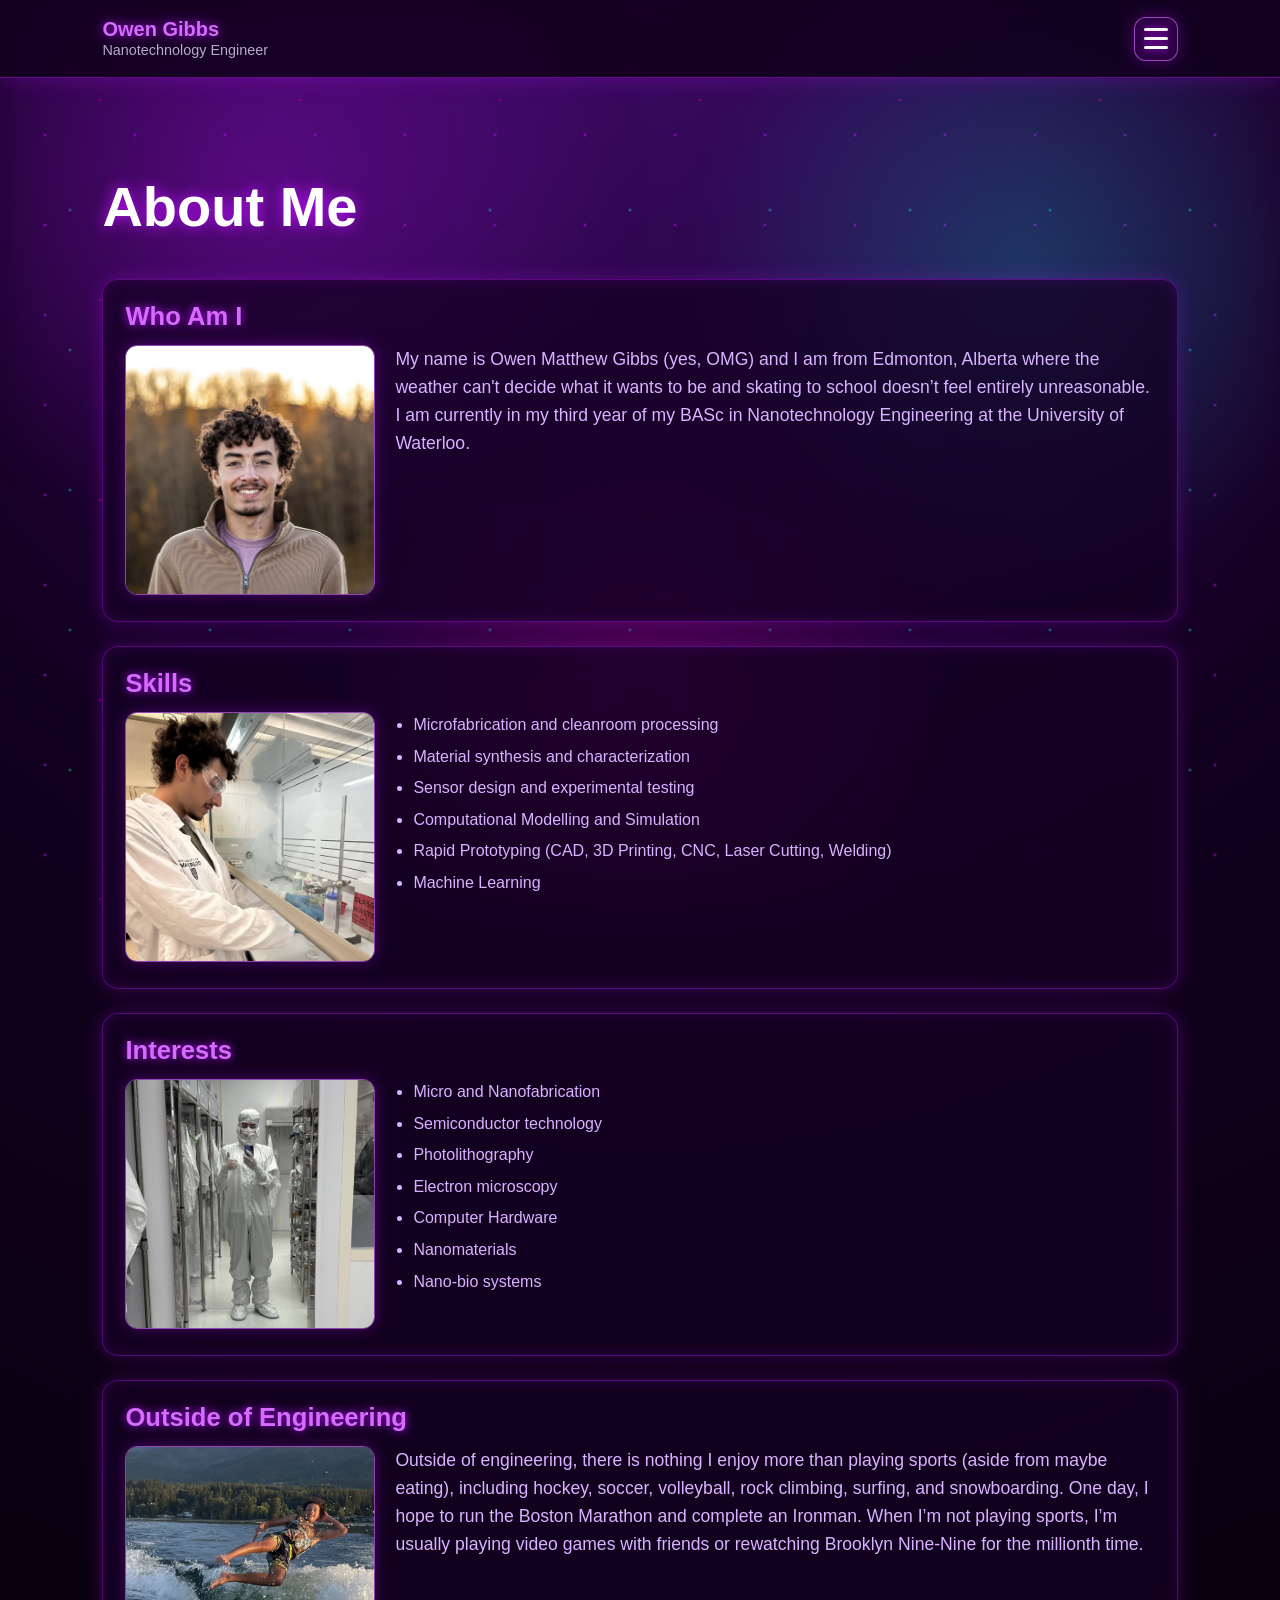
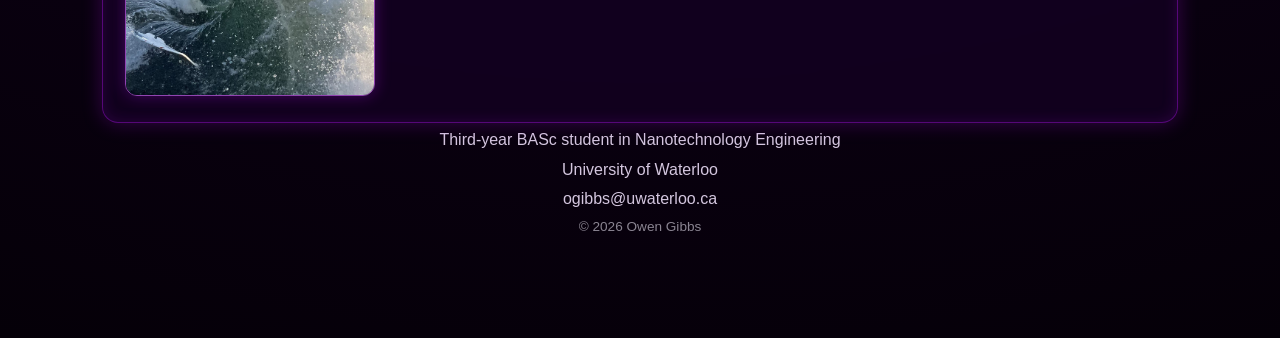
==== about.html @ 94ba099a "Add files via upload" ====
<!DOCTYPE html>
<html lang="en">
<head>
  <meta charset="UTF-8" />
  <meta name="viewport" content="width=device-width, initial-scale=1.0"/>
  <title>About Me</title>
  <link rel="stylesheet" href="styles.css" />
</head>
<body>

<header>
  <nav class="navbar">
    <div class="logo">
      <div class="name">Owen Gibbs</div>
      <div class="title">Nanotechnology Engineer</div>
    </div>

    <button class="menu-toggle" id="menuToggle">
      <span></span>
      <span></span>
      <span></span>
    </button>

    <ul class="nav-links" id="navLinks">
      <li><a href="index.html">Home</a></li>
      <li><a href="about.html">About Me</a></li>
      <li><a href="projects-research.html">Projects/Research</a></li>
      <li><a href="publications-posters.html">Publications/Posters</a></li>
      <li><a href="experiences.html">Experiences</a></li>
      <li><a href="media-articles.html">Media/Articles</a></li>
      <li><a href="awards.html">Awards</a></li>
      <li><a href="education.html">Education</a></li>
      <li><a href="contact.html">Contact</a></li>
    </ul>
  </nav>
</header>

<main class="page">

  <h1 class="page-title">About Me</h1>

  <section class="about-container">

    <!-- Overview -->
    <div class="about-card">
      <div class="about-header">
        <h2 class="about-title">Who Am I</h2>
      </div>

      <div class="about-content">
        <div class="about-image">
          <img src="images/whoami.jpg">
        </div>

        <p class="about-text">
          My name is Owen Matthew Gibbs (yes, OMG) and I am from Edmonton, Alberta where the weather can't decide what it wants to be and skating to school doesn’t feel entirely unreasonable. I am currently in my third year of my BASc in Nanotechnology Engineering at the University of Waterloo.
        </p>
      </div>
    </div>

    <!-- Skills -->
    <div class="about-card">
      <div class="about-header">
        <h2 class="about-title">Skills</h2>
      </div>

      <div class="about-content">
        <div class="about-image">
          <img src="images/Skills.jpg">
        </div>

        <ul class="about-list">
          <li>Microfabrication and cleanroom processing</li>
          <li>Material synthesis and characterization</li>
          <li>Sensor design and experimental testing</li>
          <li>Computational Modelling and Simulation</li>
          <li>Rapid Prototyping (CAD, 3D Printing, CNC, Laser Cutting, Welding)</li>
          <li>Machine Learning</li>
        </ul>
      </div>
    </div>

    <!-- Interests -->
    <div class="about-card">
      <div class="about-header">
        <h2 class="about-title">Interests</h2>
      </div>

      <div class="about-content">
        <div class="about-image">
          <img src="images/interests.jpg">
        </div>

        <ul class="about-list">
          <li>Micro and Nanofabrication</li>
          <li>Semiconductor technology</li>
          <li>Photolithography</li>
          <li>Electron microscopy</li>
          <li>Computer Hardware</li>
          <li>Nanomaterials</li>
          <li>Nano-bio systems</li>
        </ul>
      </div>
    </div>

    <!-- Outside -->
    <div class="about-card">
      <div class="about-header">
        <h2 class="about-title">Outside of Engineering</h2>
      </div>

      <div class="about-content">
        <div class="about-image">
          <img src="images/outsideeng.jpg">
        </div>

        <p class="about-text">
          Outside of engineering, there is nothing I enjoy more than playing sports (aside from maybe eating), including hockey, soccer, volleyball, rock climbing, surfing, and snowboarding. One day, I hope to run the Boston Marathon and complete an Ironman. When I’m not playing sports, I’m usually playing video games with friends or rewatching Brooklyn Nine-Nine for the millionth time. 
        </p>
      </div>
    </div>

  </section>

  <!-- Bottom info -->
  <section class="info">
    <p>Third-year BASc student in Nanotechnology Engineering</p>
    <p>University of Waterloo</p>
    <p>ogibbs@uwaterloo.ca</p>
    <p class="copyright">© 2026 Owen Gibbs</p>
  </section>

</main>

<script src="script.js"></script>
</body>
</html>
---- styles.css ----
* {
  margin: 0;
  padding: 0;
  box-sizing: border-box;
}

:root {
  --bg-deep: #050008;
  --bg-purple: #12001f;
  --purple: #bc13fe;
  --purple-soft: #d66bff;
  --cyan: #00ffff;
  --text: #f5f0ff;
  --muted: #b9a8c9;
  --glass: rgba(18, 0, 31, 0.9);
  --glass-strong: rgba(18, 0, 31, 0.96);
  --border: rgba(214, 107, 255, 0.65);
}

html {
  min-height: 100%;
  scroll-behavior: smooth;
}

body {
  min-height: 100%;
  font-family: Arial, sans-serif;
  color: var(--text);
  background: radial-gradient(circle at top, #3b0a63, var(--bg-purple) 45%, var(--bg-deep) 100%);
  overflow-x: hidden;
  padding-top: 78px;
}

/* Animated Background */
body::before,
body::after {
  content: "";
  position: fixed;
  inset: 0;
  pointer-events: none;
  z-index: -2;
}

body::before {
  background:
    radial-gradient(circle, rgba(188, 19, 254, 0.9) 1px, transparent 2px),
    radial-gradient(circle, rgba(0, 255, 255, 0.65) 1px, transparent 2px),
    radial-gradient(circle, rgba(255, 0, 180, 0.55) 1px, transparent 2px);
  background-size: 90px 90px, 140px 140px, 200px 200px;
  animation: particlesMove 18s linear infinite;
  opacity: 0.5;
}

body::after {
  background:
    radial-gradient(circle at 20% 20%, rgba(188, 19, 254, 0.32), transparent 30%),
    radial-gradient(circle at 80% 30%, rgba(0, 255, 255, 0.2), transparent 28%),
    radial-gradient(circle at 50% 80%, rgba(255, 0, 180, 0.22), transparent 32%);
  filter: blur(22px);
  animation: glowPulse 8s ease-in-out infinite alternate;
}

@keyframes particlesMove {
  from {
    background-position: 0 0, 0 0, 0 0;
  }

  to {
    background-position: 900px 900px, -700px 700px, 500px -800px;
  }
}

@keyframes glowPulse {
  from {
    opacity: 0.4;
  }

  to {
    opacity: 0.9;
  }
}

/* Top Bar */
.navbar {
  position: fixed;
  top: 0;
  left: 0;
  width: 100%;
  z-index: 9999;

  display: flex;
  justify-content: space-between;
  align-items: center;

  min-height: 78px;
  padding: 14px 8%;

  background: var(--glass);
  backdrop-filter: blur(16px);
  -webkit-backdrop-filter: blur(16px);
  border-bottom: 1px solid rgba(188, 19, 254, 0.45);
  box-shadow: 0 0 22px rgba(188, 19, 254, 0.28);
}

/* Logo */
.logo {
  display: flex;
  flex-direction: column;
  line-height: 1.1;
}

.logo .name {
  font-size: clamp(1rem, 2vw, 1.25rem);
  font-weight: 800;
  color: var(--purple-soft);
  text-shadow: 0 0 12px var(--purple);
}

.logo .title {
  margin-top: 3px;
  font-size: clamp(0.72rem, 1.6vw, 0.9rem);
  color: var(--muted);
}

/* Hamburger Menu */
.menu-toggle {
  display: flex;
  flex-direction: column;
  justify-content: center;
  gap: 6px;

  width: clamp(38px, 4vw, 44px);
  height: clamp(38px, 4vw, 44px);

  background: rgba(188, 19, 254, 0.14);
  border: 1px solid var(--border);
  border-radius: 12px;
  cursor: pointer;
  box-shadow: 0 0 16px rgba(188, 19, 254, 0.32);
}

.menu-toggle span {
  width: 24px;
  height: 3px;
  margin: 0 auto;
  background: #ffffff;
  border-radius: 999px;
  box-shadow: 0 0 8px var(--purple);
  transition: transform 0.3s ease, opacity 0.25s ease;
}

.menu-toggle.active span:nth-child(1) {
  transform: translateY(9px) rotate(45deg);
}

.menu-toggle.active span:nth-child(2) {
  opacity: 0;
}

.menu-toggle.active span:nth-child(3) {
  transform: translateY(-9px) rotate(-45deg);
}

/* Dropdown Menu */
.nav-links {
  display: none;
  flex-direction: column;
  gap: 4px;
  list-style: none;

  position: fixed;
  top: 88px;
  right: 8%;
  width: min(280px, 84vw);

  padding: 14px;
  background: var(--glass-strong);
  border: 1px solid rgba(188, 19, 254, 0.45);
  border-radius: 16px;
  box-shadow: 0 0 28px rgba(188, 19, 254, 0.42);
  backdrop-filter: blur(16px);
  -webkit-backdrop-filter: blur(16px);
  z-index: 10000;
}

.nav-links.show {
  display: flex;
}

.nav-links a {
  display: block;
  padding: 11px 12px;
  color: var(--text);
  text-decoration: none;
  border-radius: 10px;
}

.nav-links a:hover,
.nav-links a.active {
  color: var(--cyan);
  background: rgba(0, 255, 255, 0.08);
  text-shadow: 0 0 10px var(--cyan);
}

/* Home Page */
.home {
  width: min(1600px, 100%);
  margin: 0 auto;
  padding: clamp(20px, 8vw, 100px) 8%;
  text-align: center;
}

.home-hero {
  display: flex;
  justify-content: center;
  margin-bottom: clamp(20px, 6vw, 60px);
}

.main-headline {
  font-size: clamp(1rem, 4vw, 3.5rem);
  line-height: 1.15;
  letter-spacing: -0.02em;
  white-space: nowrap;
  color: #ffffff;
  text-shadow:
    0 0 18px rgba(188, 19, 254, 0.85),
    0 0 38px rgba(188, 19, 254, 0.35);
}

.home-image {
  display: flex;
  justify-content: center;
  margin-bottom: clamp(50px, 7vw, 80px);
}

.home-image img {
  width: min(90vw, 1100px);
  height: auto;
  display: block;
  border-radius: clamp(14px, 2vw, 22px);
  border: 2px solid var(--border);
  box-shadow:
    0 0 30px rgba(188, 19, 254, 0.5),
    0 0 70px rgba(0, 255, 255, 0.08);
}

.info {
  text-align: center;
  color: #d4c6df;
  font-size: clamp(0.8rem, 1.5vw, 1rem);
  line-height: 1.6;
}

.info p {
  margin: 4px 0;
}

.copyright {
  margin-top: 10px;
  font-size: clamp(0.7rem, 1.2vw, 0.85rem);
  color: rgba(245, 240, 255, 0.55);
}

/* Other Pages */
.page {
  width: min(1400px, 100%);
  margin: 0 auto;
  padding: clamp(56px, 8vw, 96px) 8%;
}

.placeholder h1 {
  margin-bottom: 30px;
  font-size: clamp(2rem, 6vw, 4rem);
  color: #ffffff;
  text-shadow: 0 0 18px var(--purple);
}

.placeholder-box {
  min-height: 400px;
  border: 2px dashed var(--border);
  border-radius: 18px;
  background: rgba(20, 0, 35, 0.72);
  color: #d9b3ff;

  display: flex;
  align-items: center;
  justify-content: center;

  padding: 2rem;
  box-shadow:
    0 0 20px rgba(188, 19, 254, 0.35),
    inset 0 0 20px rgba(188, 19, 254, 0.18);
  backdrop-filter: blur(10px);
  -webkit-backdrop-filter: blur(10px);
}

/* Reduced Motion */
@media (prefers-reduced-motion: reduce) {
  body::before,
  body::after {
    animation: none;
  }

  html {
    scroll-behavior: auto;
  }

  .menu-toggle span {
    transition: none;
  }
}

/* ===== Awards Page ===== */

.page-title {
  font-size: clamp(2rem, 5vw, 3.5rem);
  margin-bottom: 40px;
  text-align: left;
  color: #ffffff;
  text-shadow: 0 0 15px #bc13fe;
}

/* Container */
.awards-container {
  display: flex;
  flex-direction: column;
  gap: 20px;
}

/* Card */
.award-card {
  padding: 20px;
  border-radius: 14px;

  background: rgba(20, 0, 35, 0.75);
  border: 1px solid rgba(188, 19, 254, 0.4);

  box-shadow:
    0 0 20px rgba(188, 19, 254, 0.25),
    inset 0 0 15px rgba(188, 19, 254, 0.15);

  backdrop-filter: blur(10px);
}

/* Header row */
.award-header {
  display: flex;
  justify-content: space-between;
  align-items: center;
  gap: 10px;
}

/* Title */
.award-title {
  font-size: clamp(1.1rem, 2.5vw, 1.5rem);
  color: #d66bff;
  text-shadow: 0 0 10px #bc13fe;
}

/* Date */
.award-date {
  font-size: clamp(0.8rem, 1.5vw, 1rem);
  color: #aaa;
}

/* Description */
.award-description {
  margin-top: 10px;
  font-size: clamp(0.9rem, 1.5vw, 1rem);
  line-height: 1.6;
  color: #d9b3ff;
}

/* ===== Education Page ===== */

.education-container {
  display: flex;
  flex-direction: column;
  gap: 25px;
}

/* Card */
.education-card {
  padding: 20px;
  border-radius: 14px;

  background: rgba(20, 0, 35, 0.75);
  border: 1px solid rgba(188, 19, 254, 0.4);

  box-shadow:
    0 0 20px rgba(188, 19, 254, 0.25),
    inset 0 0 15px rgba(188, 19, 254, 0.15);

  backdrop-filter: blur(10px);
}

/* Header */
.education-header {
  display: flex;
  justify-content: space-between;
  align-items: center;
  gap: 10px;
}

/* Title */
.education-title {
  font-size: clamp(1.1rem, 2.5vw, 1.5rem);
  color: #d66bff;
  text-shadow: 0 0 10px #bc13fe;
}

/* Date */
.education-date {
  font-size: clamp(0.8rem, 1.5vw, 1rem);
  color: #aaa;
}

/* School */
.education-school {
  margin-top: 5px;
  font-weight: bold;
  color: #ffffff;
}

/* Description */
.education-description {
  margin-top: 10px;
  font-size: clamp(0.9rem, 1.5vw, 1rem);
  color: #d9b3ff;
}

/* Courses */
.course-section {
  margin-top: 15px;
}

.course-section h3 {
  font-size: 1rem;
  margin-bottom: 10px;
  color: #00ffff;
}

/* Course list (nice pills) */
.course-list {
  display: flex;
  flex-wrap: wrap;
  gap: 8px;
}

.course-list span {
  padding: 6px 10px;
  border-radius: 8px;

  background: rgba(188, 19, 254, 0.15);
  border: 1px solid rgba(188, 19, 254, 0.4);

  font-size: 0.85rem;
  color: #e5c9ff;
}

/* ===== Contact Page ===== */

.contact-page {
  text-align: center;
}

.contact-container {
  max-width: 700px;
  margin: 0 auto;
}

/* Intro text */
.contact-text {
  margin-bottom: 30px;
  font-size: clamp(0.95rem, 1.5vw, 1.1rem);
  color: #d9b3ff;
}

/* Card */
.contact-card {
  padding: 25px;
  border-radius: 16px;

  background: rgba(20, 0, 35, 0.75);
  border: 1px solid rgba(188, 19, 254, 0.4);

  box-shadow:
    0 0 20px rgba(188, 19, 254, 0.25),
    inset 0 0 15px rgba(188, 19, 254, 0.15);

  backdrop-filter: blur(10px);
}

/* Each contact row */
.contact-item {
  margin-bottom: 20px;
}

.contact-item:last-child {
  margin-bottom: 0;
}

/* Labels */
.contact-label {
  display: block;
  font-size: 0.85rem;
  color: #aaa;
  margin-bottom: 6px;
}

/* Links */
.contact-link {
  font-size: clamp(1rem, 2vw, 1.3rem);
  color: #d66bff;
  text-decoration: none;

  transition: 0.2s;
}

.contact-link:hover {
  color: #00ffff;
  text-shadow: 0 0 10px #00ffff;
}

/* ===== Publications / Posters Page ===== */

.publication-container {
  display: flex;
  flex-direction: column;
  gap: 24px;
}

/* Card */
.publication-card {
  display: flex;
  gap: 24px;
  align-items: flex-start;

  padding: 20px;
  border-radius: 16px;

  background: rgba(20, 0, 35, 0.75);
  border: 1px solid rgba(188, 19, 254, 0.4);

  box-shadow:
    0 0 20px rgba(188, 19, 254, 0.25),
    inset 0 0 15px rgba(188, 19, 254, 0.15);

  backdrop-filter: blur(10px);
  -webkit-backdrop-filter: blur(10px);
}

/* Image (NO forced square anymore) */
.publication-image {
  width: clamp(140px, 20vw, 220px);
  flex-shrink: 0;

  border-radius: 14px;
  overflow: hidden;

  border: 1px solid rgba(214, 107, 255, 0.65);
  box-shadow: 0 0 18px rgba(188, 19, 254, 0.3);

  background: rgba(188, 19, 254, 0.12);
}

.publication-image img {
  width: 100%;
  height: auto;          /* key fix */
  object-fit: contain;   /* no cropping */
  display: block;
  cursor: pointer;
}

/* Content */
.publication-content {
  flex: 1;
}

.publication-title {
  font-size: clamp(1.1rem, 2.5vw, 1.5rem);
  color: #d66bff;
  text-shadow: 0 0 10px #bc13fe;
  margin-bottom: 8px;
}

.publication-reference {
  font-size: clamp(0.85rem, 1.4vw, 1rem);
  color: #00ffff;
  margin-bottom: 12px;
  word-break: break-word;
}

.publication-blurb {
  font-size: clamp(0.9rem, 1.5vw, 1rem);
  line-height: 1.6;
  color: #d9b3ff;
}

/* ===== Lightbox (fullscreen image) ===== */

.lightbox {
  position: fixed;
  inset: 0;
  background: rgba(0, 0, 0, 0.9);

  display: none;
  align-items: center;
  justify-content: center;

  z-index: 10000;
}

.lightbox img {
  max-width: 90%;
  max-height: 90%;
  border-radius: 12px;

  box-shadow: 0 0 30px rgba(188, 19, 254, 0.6);
}

.lightbox.active {
  display: flex;
}

/* ===== Responsive ===== */

@media (max-width: 650px) {
  .publication-card {
    flex-direction: column;
    align-items: center;
    text-align: center;
  }

  .publication-image {
    width: min(100%, 260px);
  }
}

/* Close button */
.lightbox-close {
  position: absolute;
  top: 20px;
  right: 30px;

  font-size: 2.5rem;
  color: white;
  cursor: pointer;

  transition: 0.2s;
  user-select: none;
}

.lightbox-close:hover {
  color: #00ffff;
  text-shadow: 0 0 10px #00ffff;
}

/* ===== Media / Articles Page ===== */

.article-container {
  display: flex;
  flex-direction: column;
  gap: 22px;
}

.article-card {
  padding: 20px;
  border-radius: 14px;
  background: rgba(20, 0, 35, 0.75);
  border: 1px solid rgba(188, 19, 254, 0.4);
  box-shadow:
    0 0 20px rgba(188, 19, 254, 0.25),
    inset 0 0 15px rgba(188, 19, 254, 0.15);
  backdrop-filter: blur(10px);
  -webkit-backdrop-filter: blur(10px);
}

.article-header {
  display: flex;
  justify-content: space-between;
  gap: 16px;
}

.article-title {
  font-size: clamp(1.1rem, 2.5vw, 1.5rem);
  color: var(--purple-soft);
  text-shadow: 0 0 10px var(--purple);
}

.article-date {
  flex-shrink: 0;
  font-size: clamp(0.8rem, 1.5vw, 1rem);
  color: #aaa;
}

.article-source {
  margin-top: 6px;
  font-weight: bold;
  color: #ffffff;
}

.article-description {
  margin-top: 10px;
  font-size: clamp(0.9rem, 1.5vw, 1rem);
  line-height: 1.6;
  color: #d9b3ff;
}

.article-link {
  display: inline-block;
  margin-top: 14px;
  color: var(--cyan);
  text-decoration: none;
}

.article-link:hover {
  text-shadow: 0 0 10px var(--cyan);
}

.doi-link {
  color: #00ffff;
  text-decoration: none;
}

.doi-link:hover {
  text-shadow: 0 0 10px #00ffff;
  text-decoration: underline;
}

/* ===== Experience Page ===== */

.experience-container {
  display: flex;
  flex-direction: column;
  gap: 24px;
}

/* Card */
.experience-card {
  display: flex;
  gap: 20px;
  align-items: flex-start;

  padding: 20px;
  border-radius: 16px;

  background: rgba(20, 0, 35, 0.75);
  border: 1px solid rgba(188, 19, 254, 0.4);

  box-shadow:
    0 0 20px rgba(188, 19, 254, 0.25),
    inset 0 0 15px rgba(188, 19, 254, 0.15);

  backdrop-filter: blur(10px);
}

/* Logo */
.experience-logo {
  width: clamp(70px, 10vw, 100px);
  flex-shrink: 0;

  display: flex;
  align-items: center;
  justify-content: center;
}

.experience-logo img {
  width: 100%;
  height: auto;
  object-fit: contain;
}

/* Content */
.experience-content {
  flex: 1;
}

/* Header row */
.experience-header {
  display: flex;
  justify-content: space-between;
  align-items: center;
  gap: 10px;
}

/* Company name */
.company-name {
  font-size: clamp(1.1rem, 2.5vw, 1.5rem);
  color: #d66bff;
  text-shadow: 0 0 10px #bc13fe;
}

/* Dates */
.experience-date {
  font-size: clamp(0.8rem, 1.5vw, 1rem);
  color: #aaa;
}

/* Role */
.experience-role {
  margin-top: 6px;
  font-weight: bold;
  color: #ffffff;
}

/* Description */
.experience-description {
  margin-top: 10px;
  font-size: clamp(0.9rem, 1.5vw, 1rem);
  line-height: 1.6;
  color: #d9b3ff;
}

/* Responsive */
@media (max-width: 650px) {
  .experience-card {
    flex-direction: column;
    align-items: center;
    text-align: center;
  }

  .experience-header {
    flex-direction: column;
  }

  .experience-logo {
    width: 80px;
  }
}

.experience-list {
  margin-top: 10px;
  padding-left: 18px;
  color: #d9b3ff;
  font-size: clamp(0.9rem, 1.5vw, 1rem);
  line-height: 1.6;
}

.experience-list li {
  margin-bottom: 6px;
}

/* Expand button */
.expand-btn {
  margin-top: 10px;
  padding: 6px 12px;

  background: rgba(188, 19, 254, 0.15);
  border: 1px solid rgba(188, 19, 254, 0.4);
  border-radius: 8px;

  color: #d66bff;
  cursor: pointer;
  font-size: 0.9rem;

  transition: 0.2s;
}

.expand-btn:hover {
  color: #00ffff;
  border-color: #00ffff;
  text-shadow: 0 0 8px #00ffff;
}

/* Hidden by default */
.experience-details {
  max-height: 0;
  overflow: hidden;
  transition: max-height 0.3s ease;
}

/* When expanded */
.experience-card.active .experience-details {
  max-height: 800px; /* enough space for content */
}

/* List styling */
.experience-list {
  margin-top: 10px;
  padding-left: 18px;
  color: #d9b3ff;
  font-size: clamp(0.9rem, 1.5vw, 1rem);
  line-height: 1.6;
}

.experience-list li {
  margin-bottom: 6px;
}

/* ===== Projects / Research Page ===== */

.project-container {
  display: flex;
  flex-direction: column;
  gap: 24px;
}

.project-card {
  padding: 22px;
  border-radius: 16px;
  background: rgba(20, 0, 35, 0.75);
  border: 1px solid rgba(188, 19, 254, 0.4);
  box-shadow:
    0 0 20px rgba(188, 19, 254, 0.25),
    inset 0 0 15px rgba(188, 19, 254, 0.15);
  backdrop-filter: blur(10px);
  -webkit-backdrop-filter: blur(10px);
}

/* Header */
.project-header {
  display: flex;
  justify-content: space-between;
  gap: 16px;
}

.project-title {
  font-size: clamp(1.2rem, 2.5vw, 1.6rem);
  color: var(--purple-soft);
  text-shadow: 0 0 10px var(--purple);
}

.project-date {
  color: #aaa;
  font-size: clamp(0.8rem, 1.5vw, 1rem);
  flex-shrink: 0;
}

/* Expand button */
.project-expand-btn {
  margin-top: 12px;
  padding: 7px 14px;
  background: rgba(188, 19, 254, 0.15);
  border: 1px solid rgba(188, 19, 254, 0.45);
  border-radius: 8px;
  color: #d66bff;
  cursor: pointer;
  font-size: 0.9rem;
  transition: 0.2s ease;
}

.project-expand-btn:hover {
  color: #00ffff;
  border-color: #00ffff;
  text-shadow: 0 0 8px #00ffff;
}

/* Hidden details */
.project-details {
  display: none;
  margin-top: 14px;
}

.project-card.active .project-details {
  display: block;
}

/* Description */
.project-description {
  color: #d9b3ff;
  line-height: 1.6;
  font-size: clamp(0.9rem, 1.5vw, 1rem);
}

/* ===== Image Grid ===== */

.project-gallery {
  display: grid;
  grid-template-columns: repeat(auto-fit, minmax(160px, 1fr));
  gap: 12px;
  margin-top: 16px;
}

.project-gallery img {
  width: 100%;
  height: 180px;
  object-fit: cover;
  display: block;
  cursor: pointer;

  border-radius: 12px;
  border: 1px solid var(--border);
  box-shadow: 0 0 16px rgba(188, 19, 254, 0.28);
  transition: transform 0.2s ease, box-shadow 0.2s ease;
}

/* Optional hover effect */
.project-gallery img:hover {
  transform: scale(1.03);
  box-shadow: 0 0 20px rgba(0, 255, 255, 0.3);
}

/* ===== Tags ===== */

.project-tags {
  display: flex;
  flex-wrap: wrap;
  gap: 8px;
  margin-top: 16px;
}

.project-tags span {
  padding: 6px 10px;
  border-radius: 8px;
  background: rgba(188, 19, 254, 0.15);
  border: 1px solid rgba(188, 19, 254, 0.4);
  color: #e5c9ff;
  font-size: 0.85rem;
}

/* ===== About Page (matching card style) ===== */

.about-container {
  display: flex;
  flex-direction: column;
  gap: 24px;
}

/* Card */
.about-card {
  padding: 22px;
  border-radius: 16px;
  background: rgba(20, 0, 35, 0.75);
  border: 1px solid rgba(188, 19, 254, 0.4);
  box-shadow:
    0 0 20px rgba(188, 19, 254, 0.25),
    inset 0 0 15px rgba(188, 19, 254, 0.15);
  backdrop-filter: blur(10px);
}

/* Header */
.about-header {
  margin-bottom: 14px;
}

.about-title {
  font-size: clamp(1.2rem, 2.5vw, 1.6rem);
  color: var(--purple-soft);
  text-shadow: 0 0 10px var(--purple);
}

/* Content */
.about-content {
  display: flex;
  gap: 20px;
  align-items: flex-start;
}

/* Image */
.about-image {
  width: 250px;
  flex-shrink: 0;
}

.about-image img {
  width: 100%;
  aspect-ratio: 1 / 1;
  object-fit: cover;
  border-radius: 12px;
  border: 1px solid var(--border);
  box-shadow: 0 0 16px rgba(188, 19, 254, 0.3);
}

/* Text */
.about-text {
  color: #d9b3ff;
  line-height: 1.6;
  font-size: clamp(0.95rem, 1.5vw, 1.1rem);
}

/* List */
.about-list {
  padding-left: 18px;
  color: #d9b3ff;
  line-height: 1.6;
}

.about-list li {
  margin-bottom: 6px;
}

/* Responsive */
@media (max-width: 700px) {
  .about-content {
    flex-direction: column;
    align-items: center;
    text-align: center;
  }

  .about-image {
    width: 150px;
  }
}
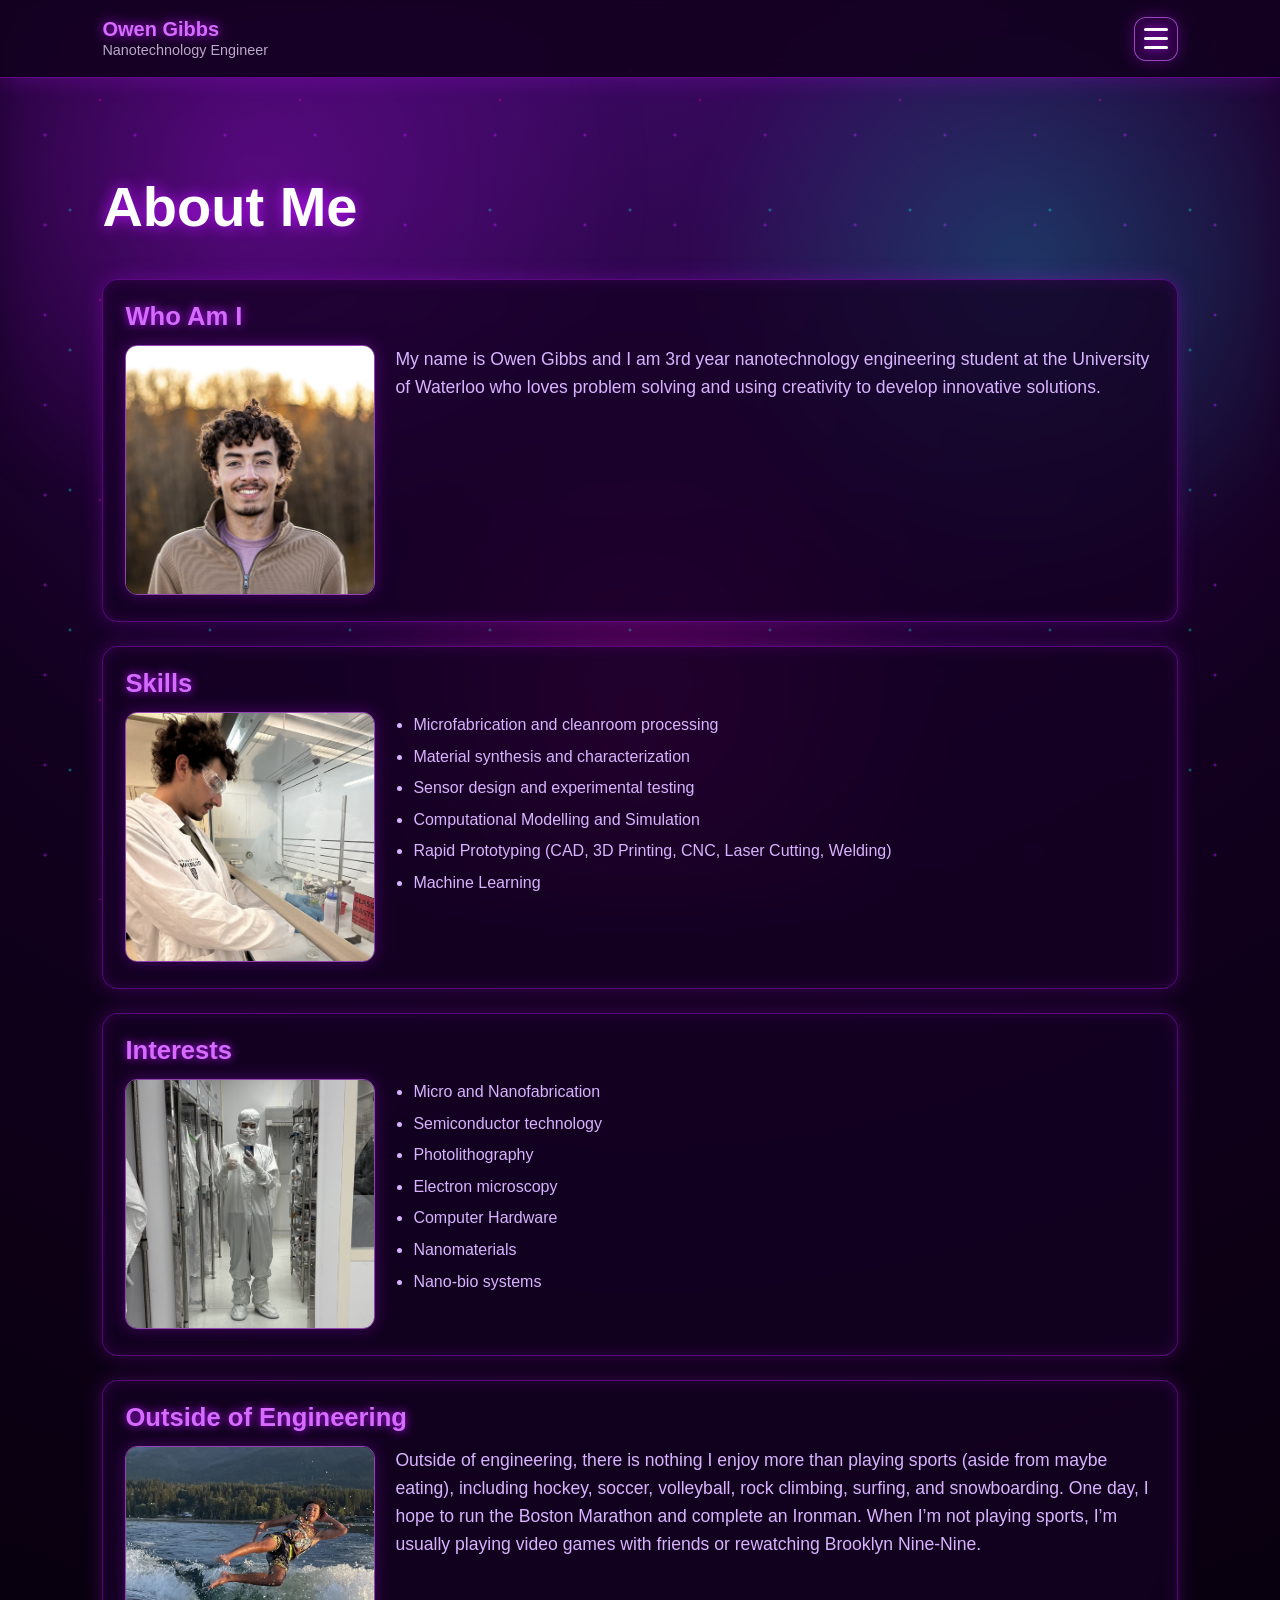
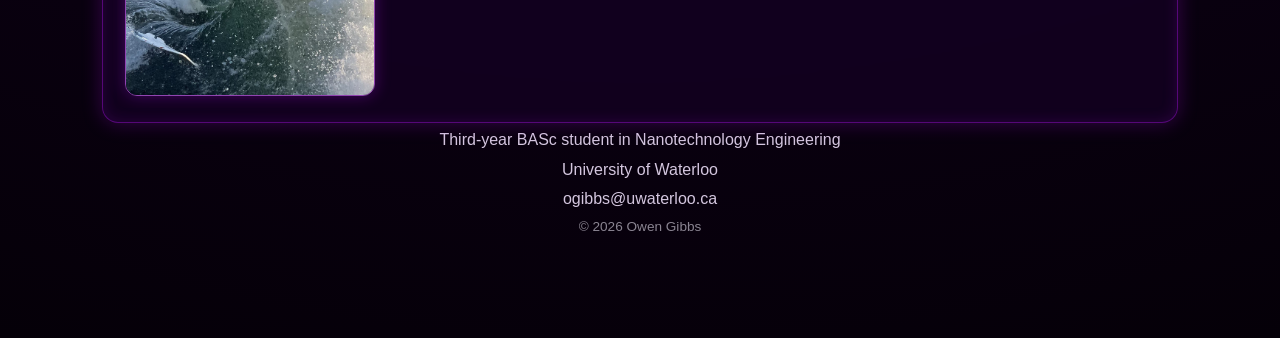
==== commit bd1d32cc: "Add files via upload" ====
--- a/about.html
+++ b/about.html
@@ -53,7 +53,7 @@
         </div>
 
         <p class="about-text">
-          My name is Owen Matthew Gibbs (yes, OMG) and I am from Edmonton, Alberta where the weather can't decide what it wants to be and skating to school doesn’t feel entirely unreasonable. I am currently in my third year of my BASc in Nanotechnology Engineering at the University of Waterloo.
+          My name is Owen Gibbs and I am 3rd year nanotechnology engineering student at the University of Waterloo who loves problem solving and using creativity to develop innovative solutions.
         </p>
       </div>
     </div>
@@ -115,7 +115,7 @@
         </div>
 
         <p class="about-text">
-          Outside of engineering, there is nothing I enjoy more than playing sports (aside from maybe eating), including hockey, soccer, volleyball, rock climbing, surfing, and snowboarding. One day, I hope to run the Boston Marathon and complete an Ironman. When I’m not playing sports, I’m usually playing video games with friends or rewatching Brooklyn Nine-Nine for the millionth time. 
+          Outside of engineering, there is nothing I enjoy more than playing sports (aside from maybe eating), including hockey, soccer, volleyball, rock climbing, surfing, and snowboarding. One day, I hope to run the Boston Marathon and complete an Ironman. When I’m not playing sports, I’m usually playing video games with friends or rewatching Brooklyn Nine-Nine. 
         </p>
       </div>
     </div>
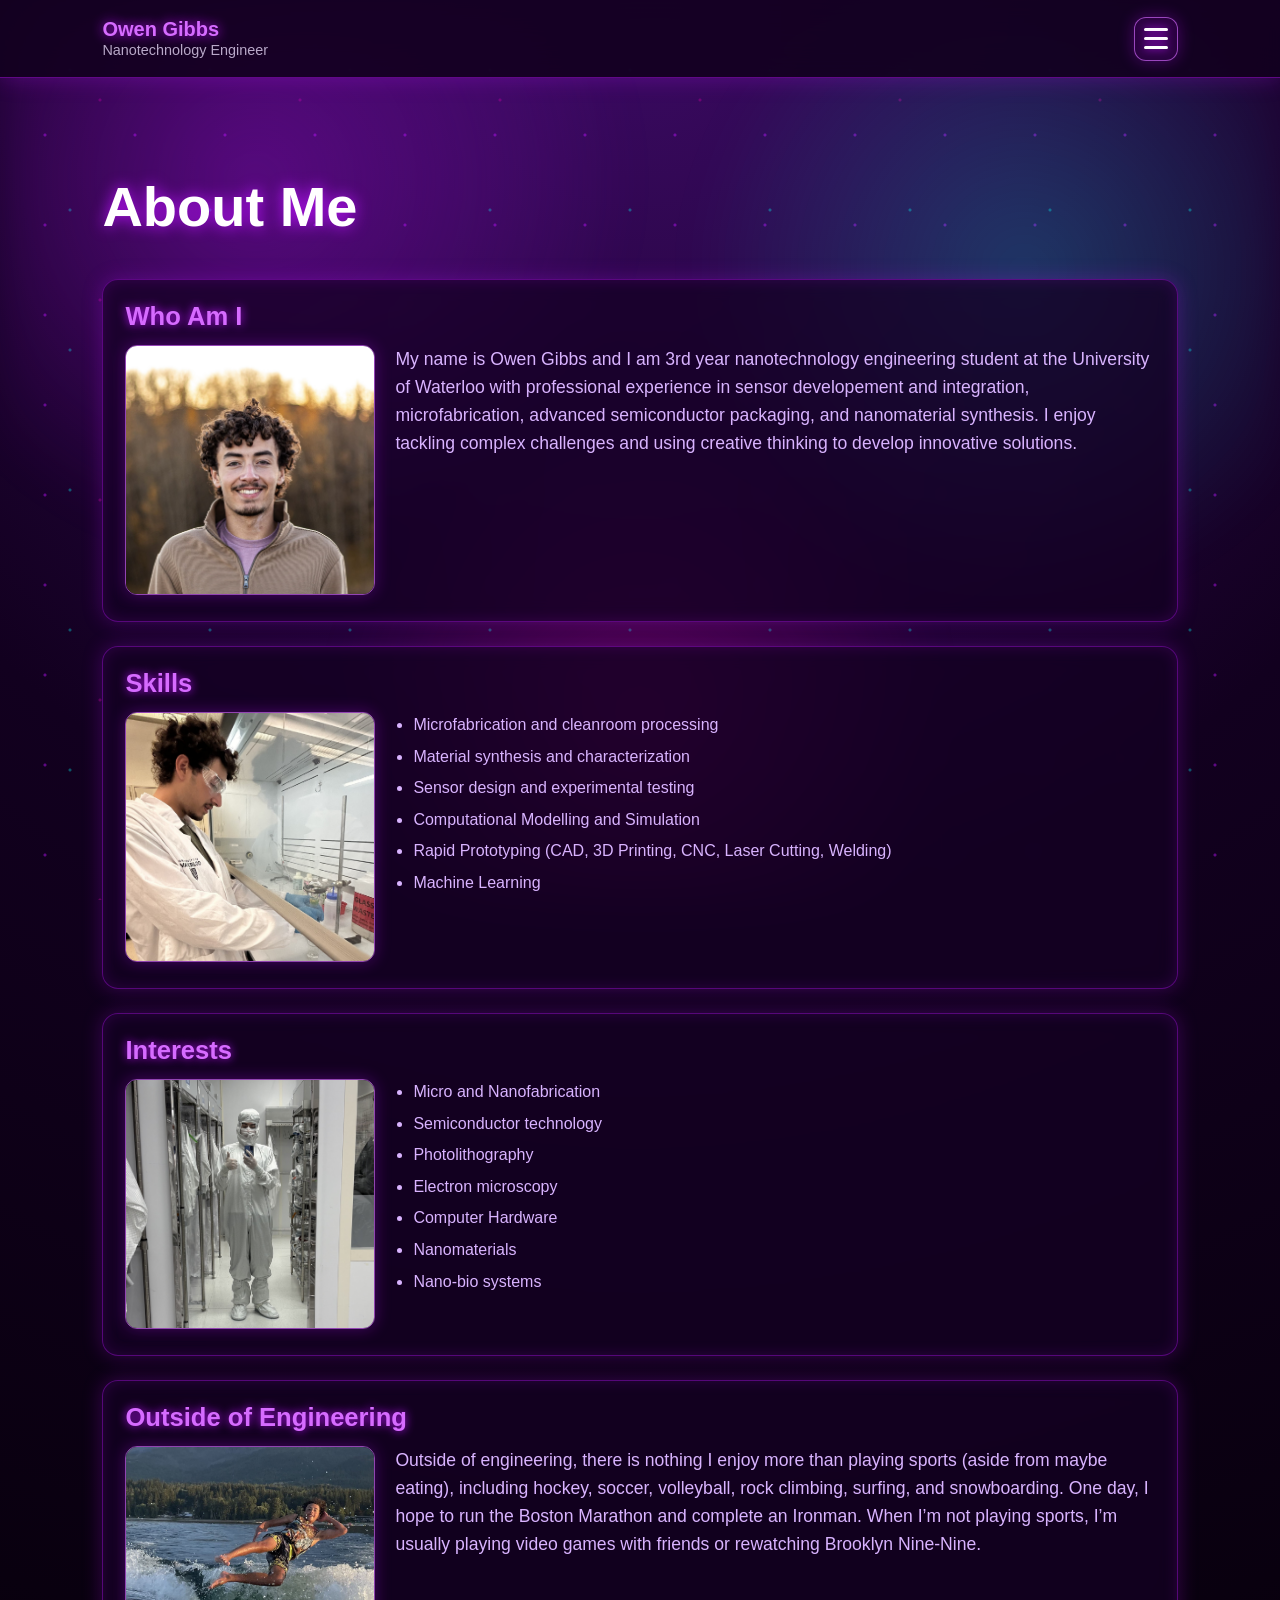
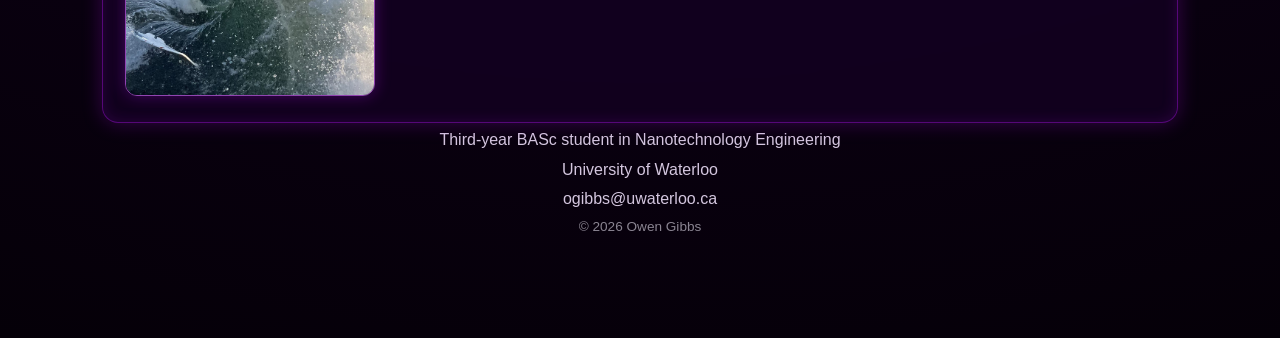
==== commit 1240bab9: "Add files via upload" ====
--- a/about.html
+++ b/about.html
@@ -53,7 +53,7 @@
         </div>
 
         <p class="about-text">
-          My name is Owen Gibbs and I am 3rd year nanotechnology engineering student at the University of Waterloo who loves problem solving and using creativity to develop innovative solutions.
+          My name is Owen Gibbs and I am 3rd year nanotechnology engineering student at the University of Waterloo with professional experience in sensor developement and integration, microfabrication, advanced semiconductor packaging, and nanomaterial synthesis. I enjoy tackling complex challenges and using creative thinking to develop innovative solutions.
         </p>
       </div>
     </div>
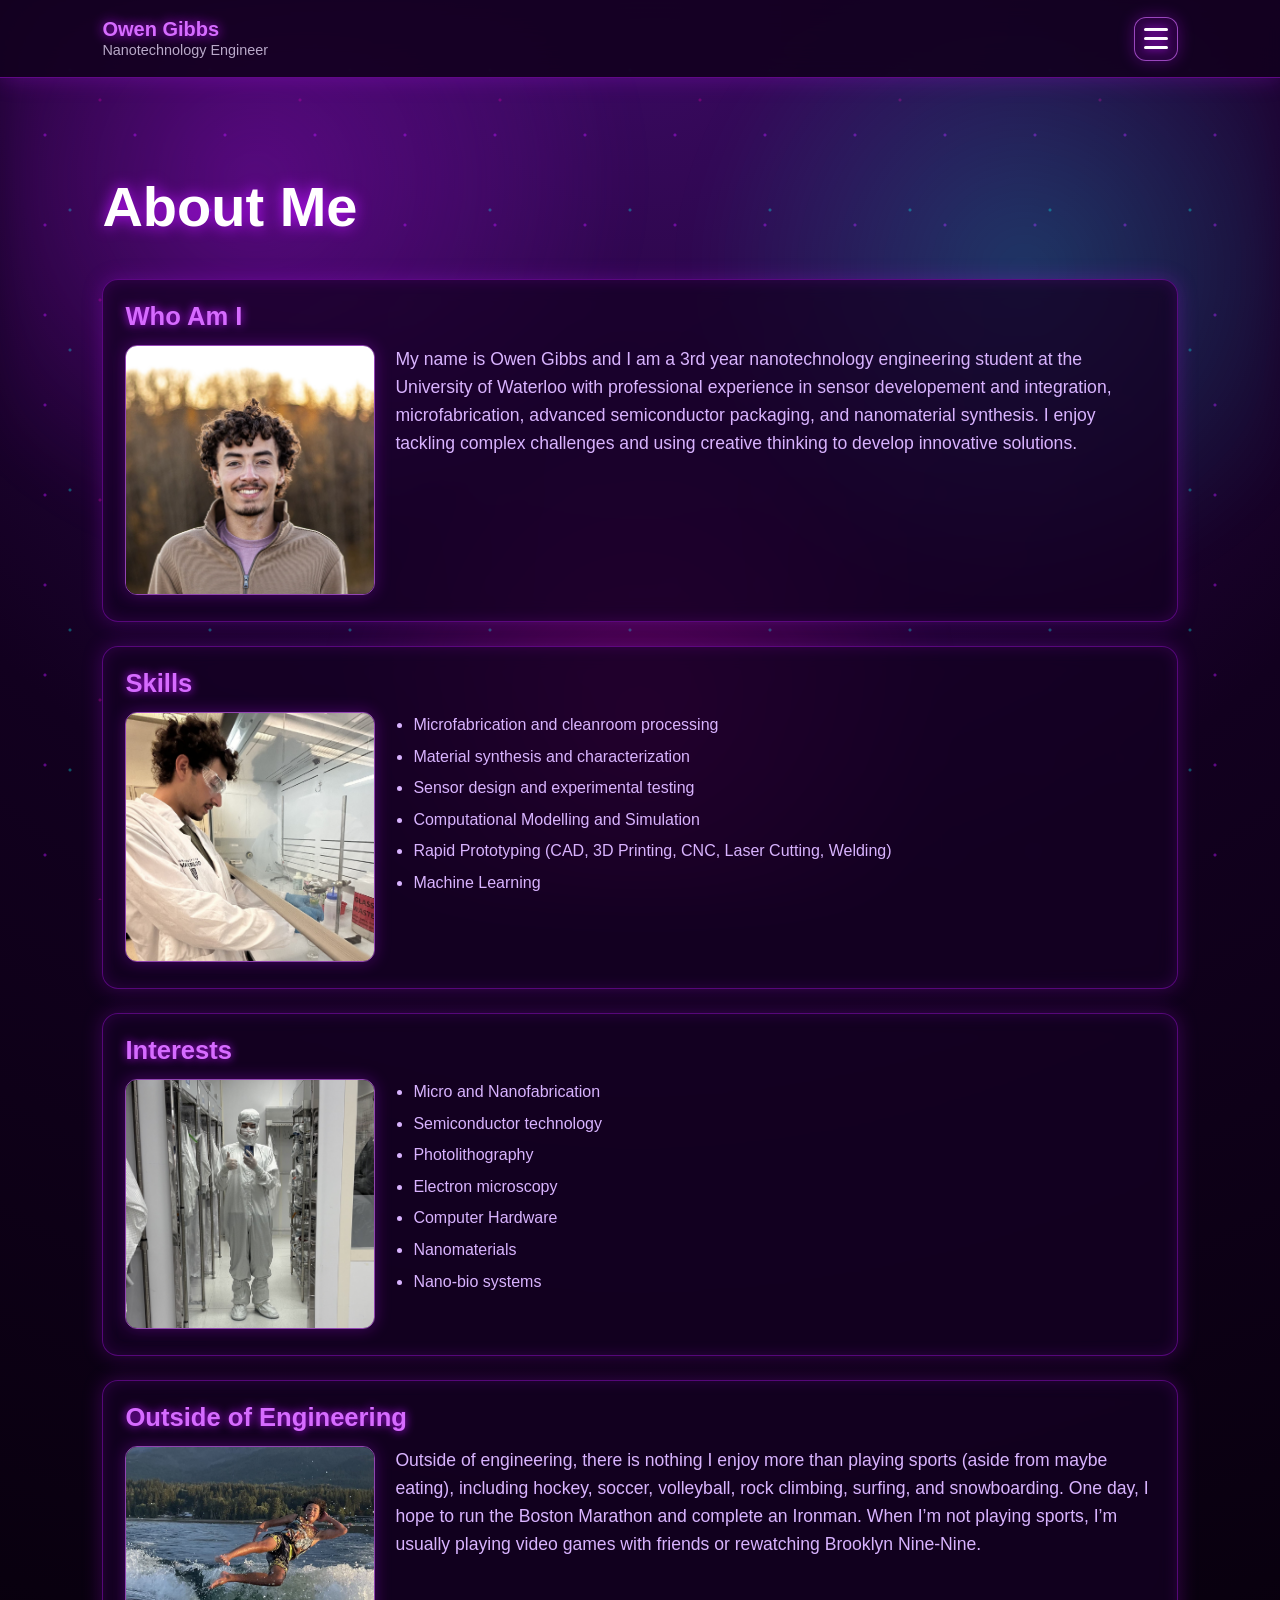
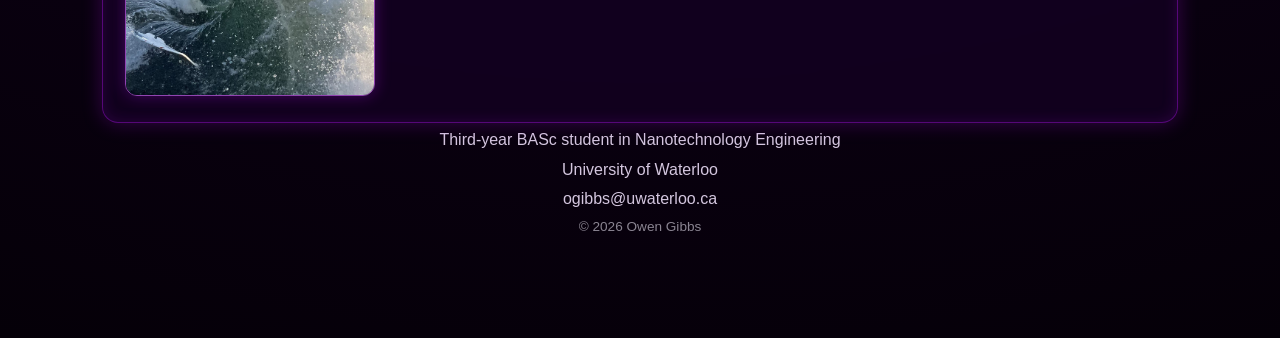
==== commit b59f10a5: "Add files via upload" ====
--- a/about.html
+++ b/about.html
@@ -53,7 +53,7 @@
         </div>
 
         <p class="about-text">
-          My name is Owen Gibbs and I am 3rd year nanotechnology engineering student at the University of Waterloo with professional experience in sensor developement and integration, microfabrication, advanced semiconductor packaging, and nanomaterial synthesis. I enjoy tackling complex challenges and using creative thinking to develop innovative solutions.
+          My name is Owen Gibbs and I am a 3rd year nanotechnology engineering student at the University of Waterloo with professional experience in sensor developement and integration, microfabrication, advanced semiconductor packaging, and nanomaterial synthesis. I enjoy tackling complex challenges and using creative thinking to develop innovative solutions.
         </p>
       </div>
     </div>
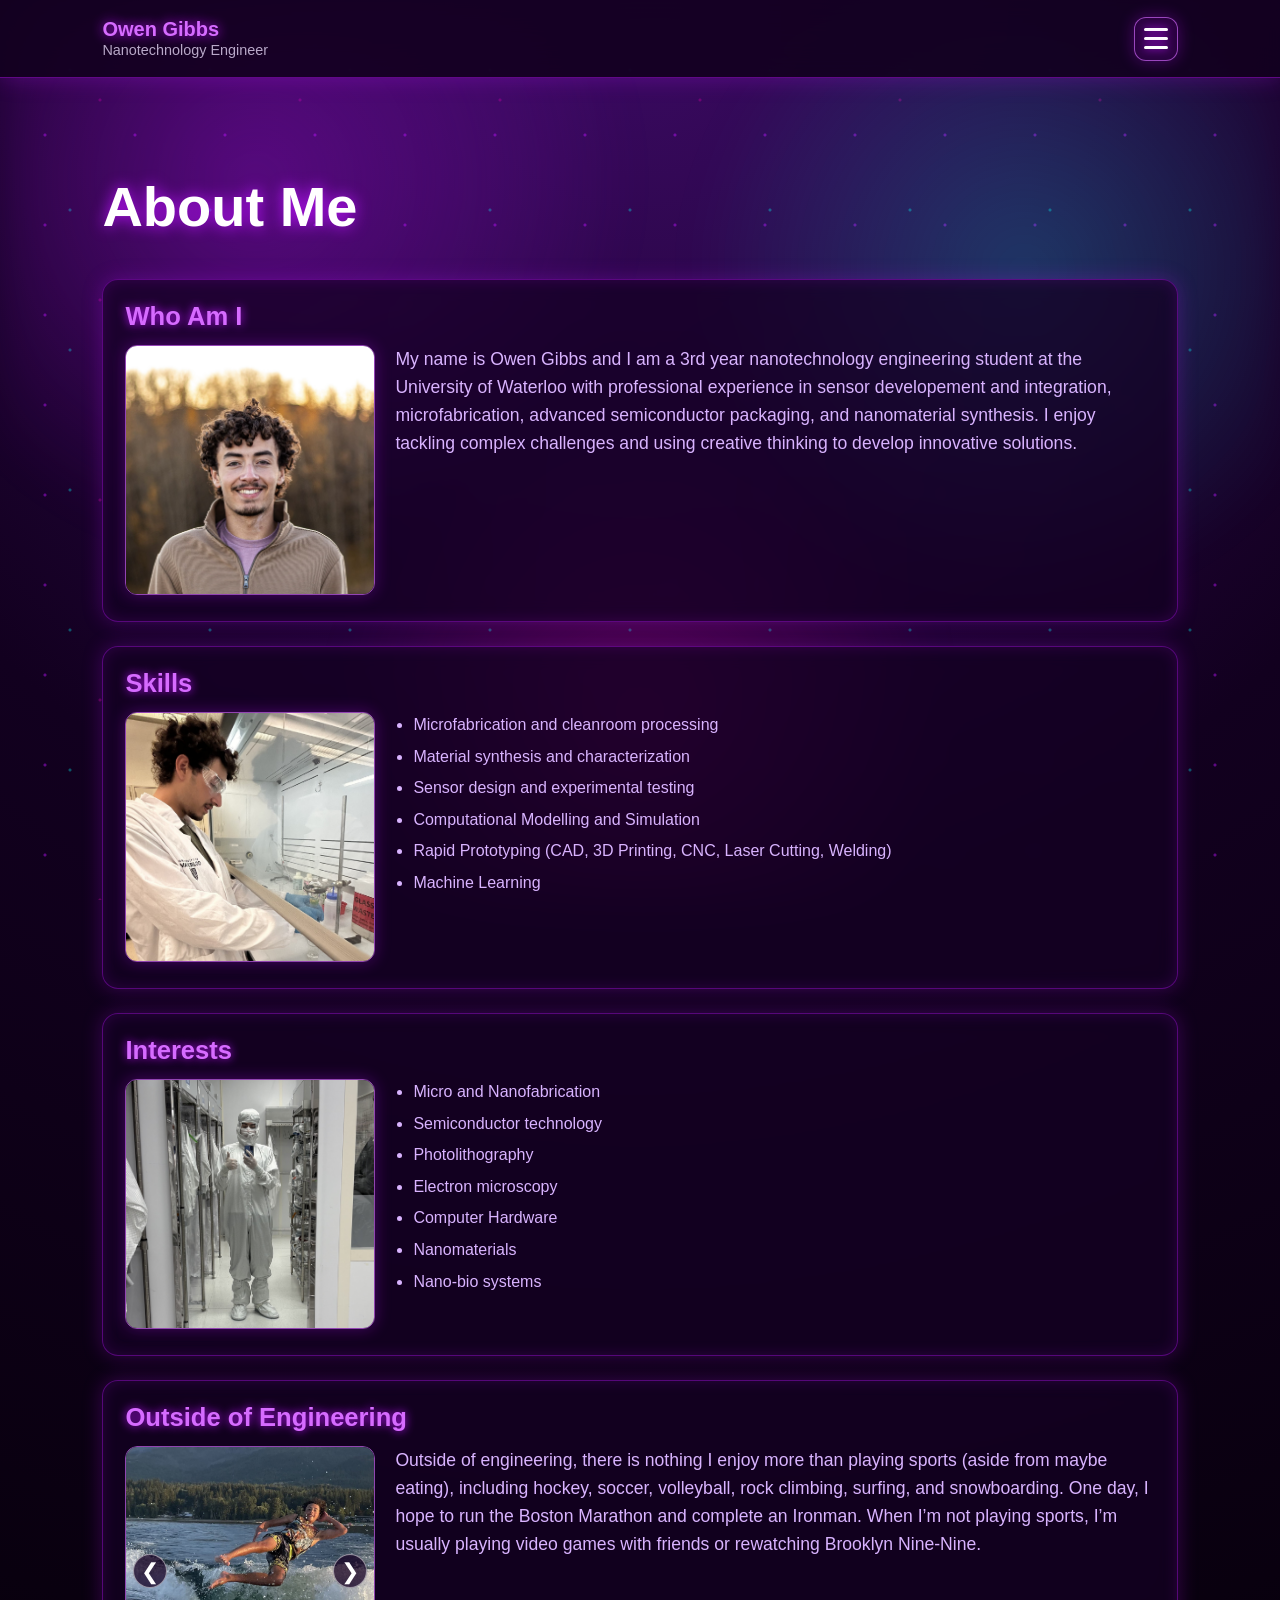
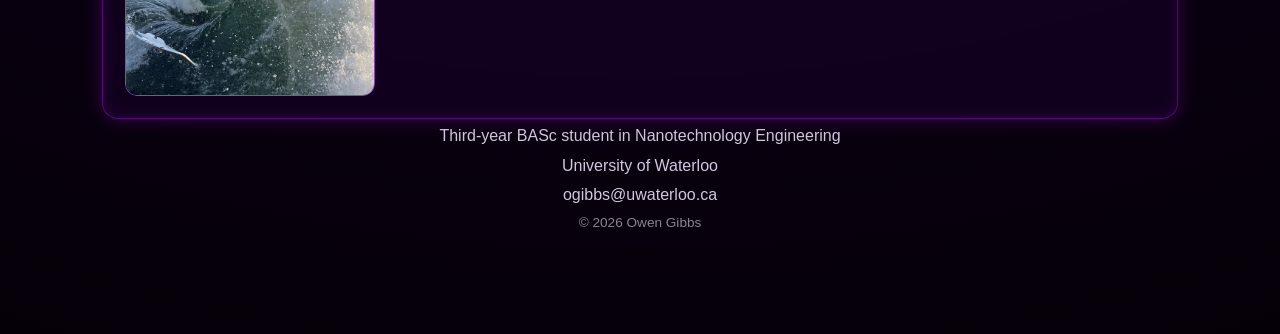
==== commit 4c17cb61: "Add files via upload" ====
--- a/about.html
+++ b/about.html
@@ -2,10 +2,11 @@
 <html lang="en">
 <head>
   <meta charset="UTF-8" />
-  <meta name="viewport" content="width=device-width, initial-scale=1.0"/>
+  <meta name="viewport" content="width=device-width, initial-scale=1.0" />
   <title>About Me</title>
   <link rel="stylesheet" href="styles.css" />
 </head>
+
 <body>
 
 <header>
@@ -15,7 +16,7 @@
       <div class="title">Nanotechnology Engineer</div>
     </div>
 
-    <button class="menu-toggle" id="menuToggle">
+    <button class="menu-toggle" id="menuToggle" type="button">
       <span></span>
       <span></span>
       <span></span>
@@ -49,7 +50,7 @@
 
       <div class="about-content">
         <div class="about-image">
-          <img src="images/whoami.jpg">
+          <img src="images/whoami.jpg" alt="About Owen" />
         </div>
 
         <p class="about-text">
@@ -66,7 +67,7 @@
 
       <div class="about-content">
         <div class="about-image">
-          <img src="images/Skills.jpg">
+          <img src="images/Skills.jpg" alt="Engineering skills" />
         </div>
 
         <ul class="about-list">
@@ -88,7 +89,7 @@
 
       <div class="about-content">
         <div class="about-image">
-          <img src="images/interests.jpg">
+          <img src="images/interests.jpg" alt="Personal interests" />
         </div>
 
         <ul class="about-list">
@@ -103,19 +104,34 @@
       </div>
     </div>
 
-    <!-- Outside -->
+    <!-- Outside of Engineering -->
     <div class="about-card">
       <div class="about-header">
         <h2 class="about-title">Outside of Engineering</h2>
       </div>
 
       <div class="about-content">
-        <div class="about-image">
-          <img src="images/outsideeng.jpg">
+        <div class="about-image about-carousel">
+          <button class="carousel-arrow carousel-prev" type="button" aria-label="Previous image">
+            &#10094;
+          </button>
+
+          <div class="carousel-images">
+            <img src="images/outsideeng.jpg" class="carousel-image active" alt="Outside of engineering" />
+            <img src="images/intra.jpg" class="carousel-image" alt="Outside of engineering" />
+            <img src="images/canada1.jpeg" class="carousel-image" alt="Outside of engineering" />
+            <img src="images/canada2.jpeg" class="carousel-image" alt="Outside of engineering" />
+            <img src="images/snow.jpeg" class="carousel-image" alt="Outside of engineering" />
+            <img src="images/soccer.jpg" class="carousel-image" alt="Outside of engineering" />
+          </div>
+
+          <button class="carousel-arrow carousel-next" type="button" aria-label="Next image">
+            &#10095;
+          </button>
         </div>
 
         <p class="about-text">
-          Outside of engineering, there is nothing I enjoy more than playing sports (aside from maybe eating), including hockey, soccer, volleyball, rock climbing, surfing, and snowboarding. One day, I hope to run the Boston Marathon and complete an Ironman. When I’m not playing sports, I’m usually playing video games with friends or rewatching Brooklyn Nine-Nine. 
+          Outside of engineering, there is nothing I enjoy more than playing sports (aside from maybe eating), including hockey, soccer, volleyball, rock climbing, surfing, and snowboarding. One day, I hope to run the Boston Marathon and complete an Ironman. When I’m not playing sports, I’m usually playing video games with friends or rewatching Brooklyn Nine-Nine.
         </p>
       </div>
     </div>
@@ -132,6 +148,13 @@
 
 </main>
 
+<!-- Image lightbox -->
+<div class="lightbox" id="lightbox">
+  <span class="lightbox-close">&times;</span>
+  <img id="lightbox-img" src="" alt="Fullscreen preview" />
+</div>
+
 <script src="script.js"></script>
+
 </body>
 </html>
--- a/styles.css
+++ b/styles.css
@@ -1091,4 +1091,119 @@
   .about-image {
     width: 150px;
   }
+}
+
+.about-carousel {
+  position: relative;
+  width: 250px;
+  height: 250px;
+  flex-shrink: 0;
+  overflow: hidden;
+  border-radius: 12px;
+}
+
+.carousel-images {
+  position: relative;
+  width: 100%;
+  height: 100%;
+}
+
+.carousel-image {
+  position: absolute;
+  inset: 0;
+  width: 100%;
+  height: 100%;
+  object-fit: cover;
+  opacity: 0;
+  pointer-events: none;
+  transition: opacity 0.35s ease;
+}
+
+.carousel-image.active {
+  opacity: 1;
+  pointer-events: auto;
+}
+
+.carousel-arrow {
+  position: absolute;
+  top: 50%;
+  transform: translateY(-50%);
+  z-index: 2;
+  width: 34px;
+  height: 34px;
+  border: 1px solid rgba(255, 255, 255, 0.5);
+  border-radius: 50%;
+  background: rgba(20, 0, 35, 0.75);
+  color: white;
+  font-size: 1.4rem;
+  cursor: pointer;
+}
+
+.carousel-arrow:hover {
+  background: rgba(188, 19, 254, 0.8);
+  color: #00ffff;
+  box-shadow: 0 0 12px #00ffff;
+}
+
+.carousel-prev {
+  left: 8px;
+}
+
+.carousel-next {
+  right: 8px;
+}
+
+@media (max-width: 700px) {
+  .about-carousel {
+    width: 150px;
+    height: 150px;
+  }
+}
+
+/* Lightbox navigation arrows */
+
+.lightbox-arrow {
+  position: absolute;
+  top: 50%;
+  transform: translateY(-50%);
+  z-index: 2;
+  width: 45px;
+  height: 45px;
+  border: 1px solid rgba(255, 255, 255, 0.5);
+  border-radius: 50%;
+  background: rgba(20, 0, 35, 0.8);
+  color: white;
+  font-size: 1.8rem;
+  cursor: pointer;
+  transition: 0.2s ease;
+}
+
+.lightbox-arrow:hover {
+  background: rgba(188, 19, 254, 0.85);
+  color: #00ffff;
+  box-shadow: 0 0 15px #00ffff;
+}
+
+.lightbox-prev {
+  left: 30px;
+}
+
+.lightbox-next {
+  right: 30px;
+}
+
+@media (max-width: 650px) {
+  .lightbox-arrow {
+    width: 36px;
+    height: 36px;
+    font-size: 1.4rem;
+  }
+
+  .lightbox-prev {
+    left: 12px;
+  }
+
+  .lightbox-next {
+    right: 12px;
+  }
 }
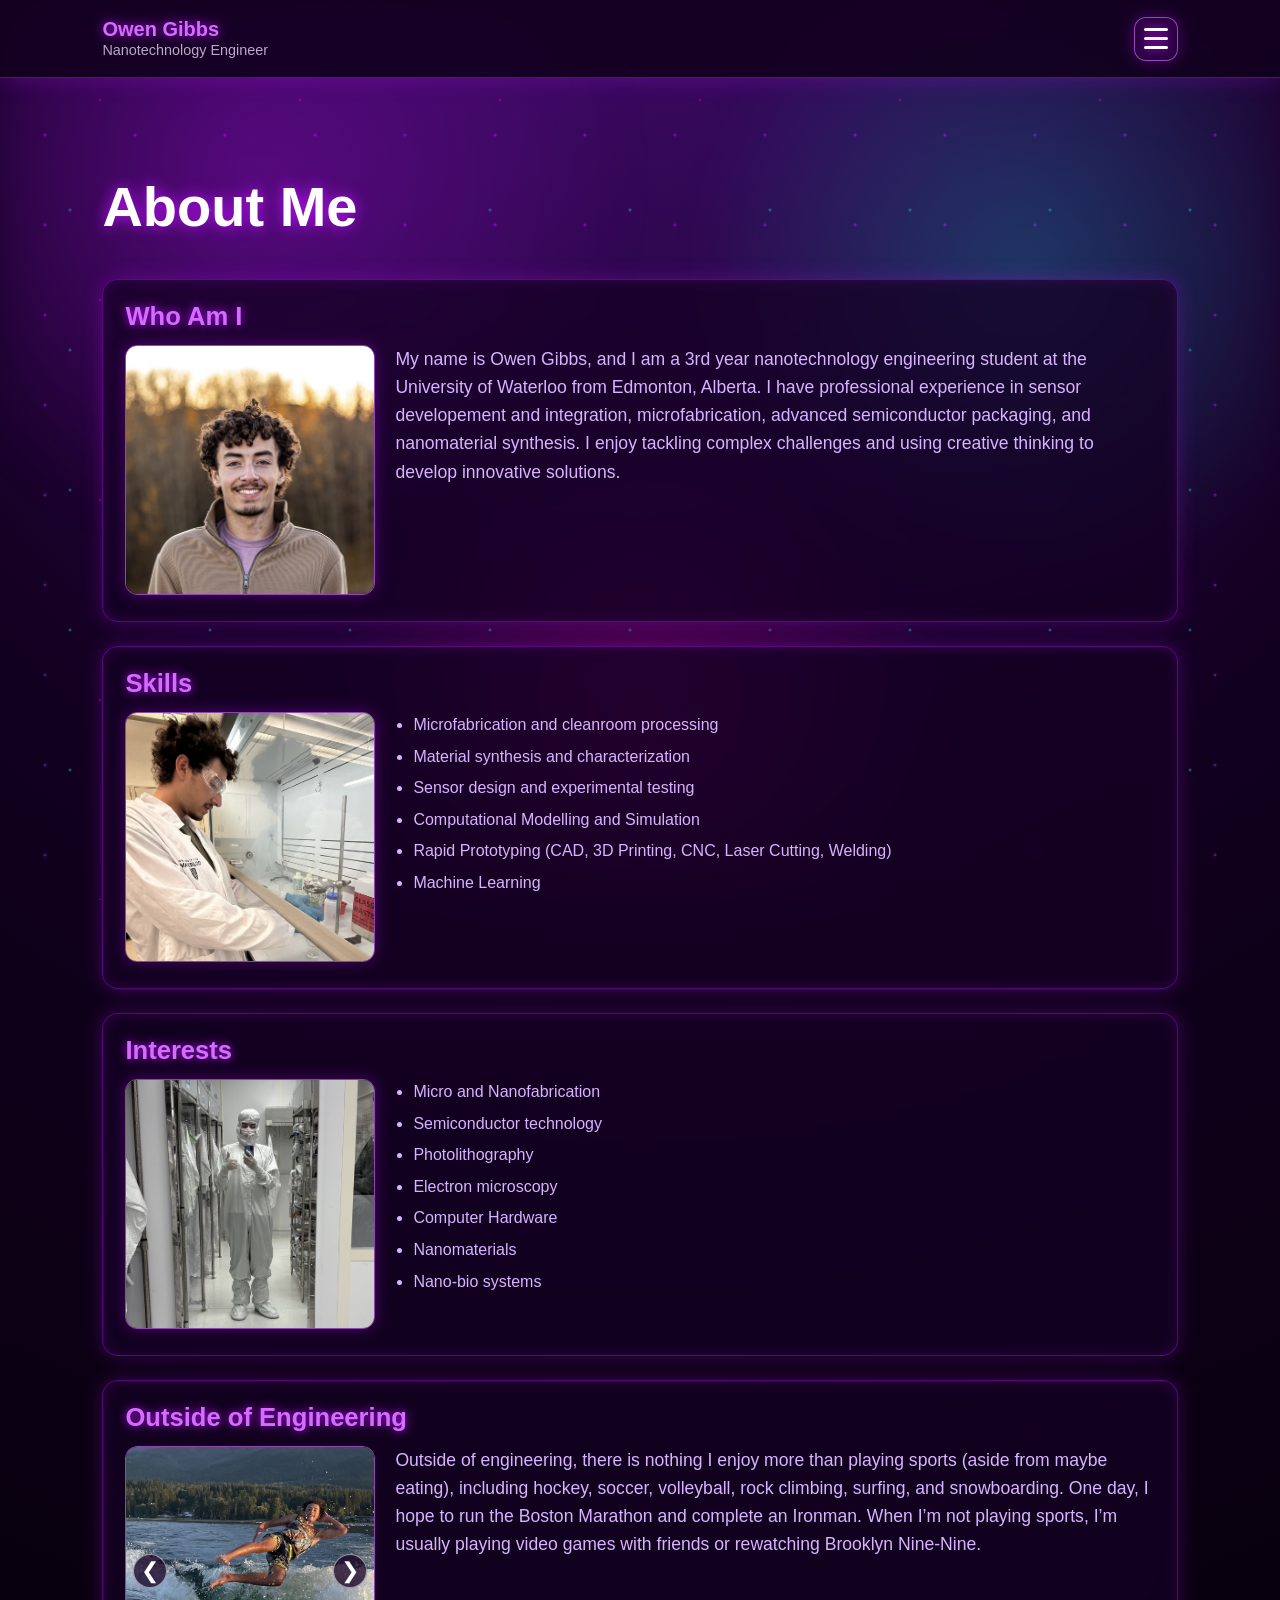
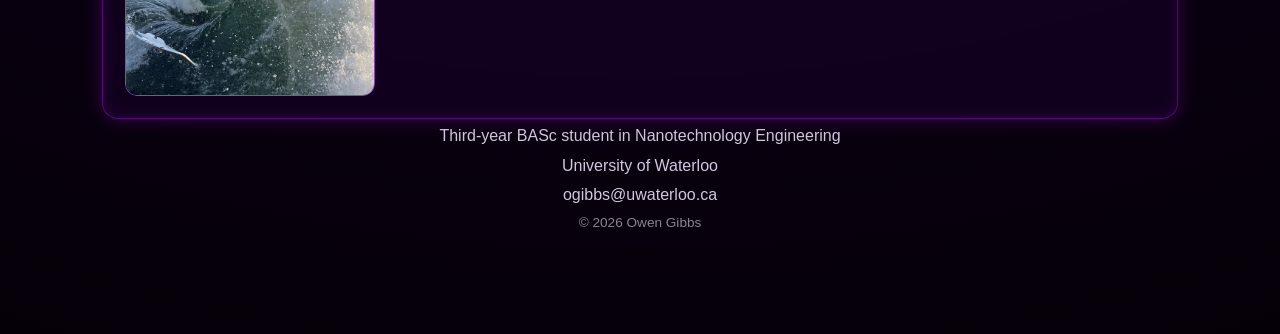
==== commit d10fbe2a: "Add files via upload" ====
--- a/about.html
+++ b/about.html
@@ -54,7 +54,7 @@
         </div>
 
         <p class="about-text">
-          My name is Owen Gibbs and I am a 3rd year nanotechnology engineering student at the University of Waterloo with professional experience in sensor developement and integration, microfabrication, advanced semiconductor packaging, and nanomaterial synthesis. I enjoy tackling complex challenges and using creative thinking to develop innovative solutions.
+          My name is Owen Gibbs, and I am a 3rd year nanotechnology engineering student at the University of Waterloo from Edmonton, Alberta. I have professional experience in sensor developement and integration, microfabrication, advanced semiconductor packaging, and nanomaterial synthesis. I enjoy tackling complex challenges and using creative thinking to develop innovative solutions.
         </p>
       </div>
     </div>
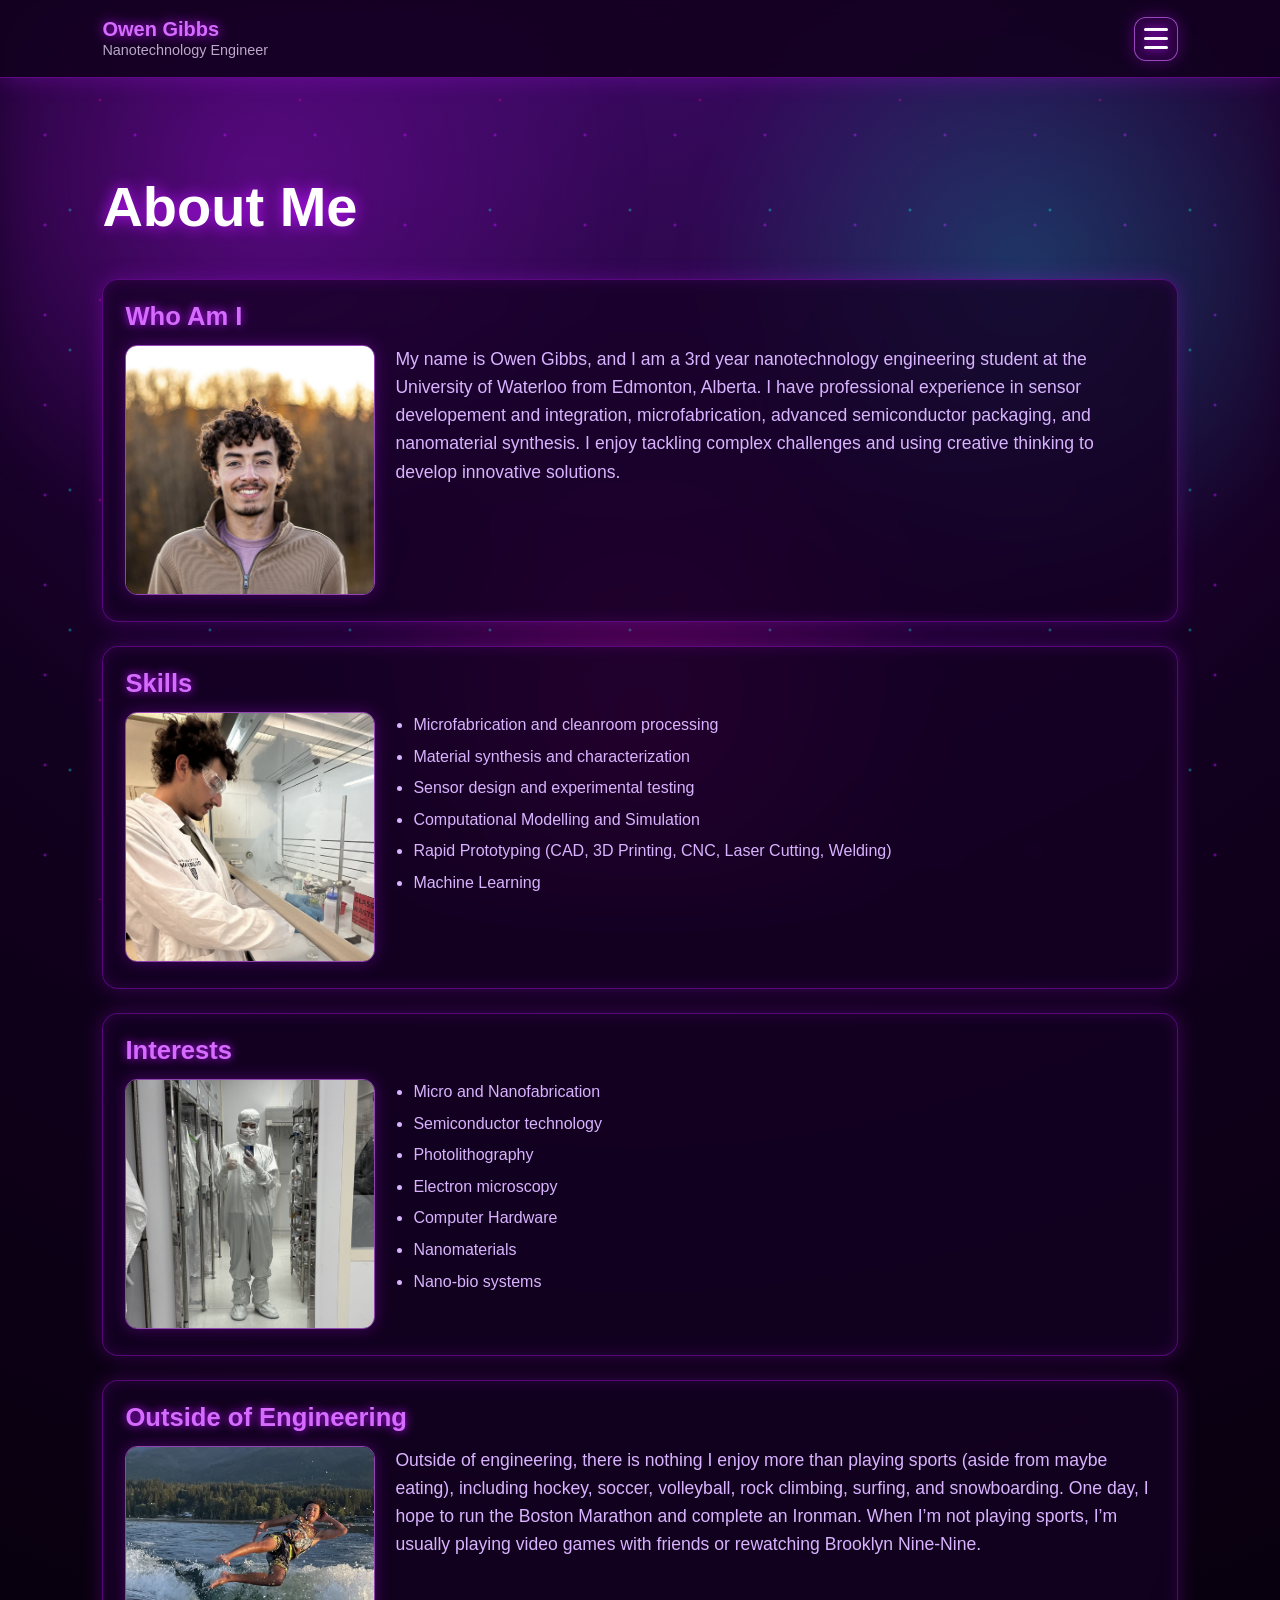
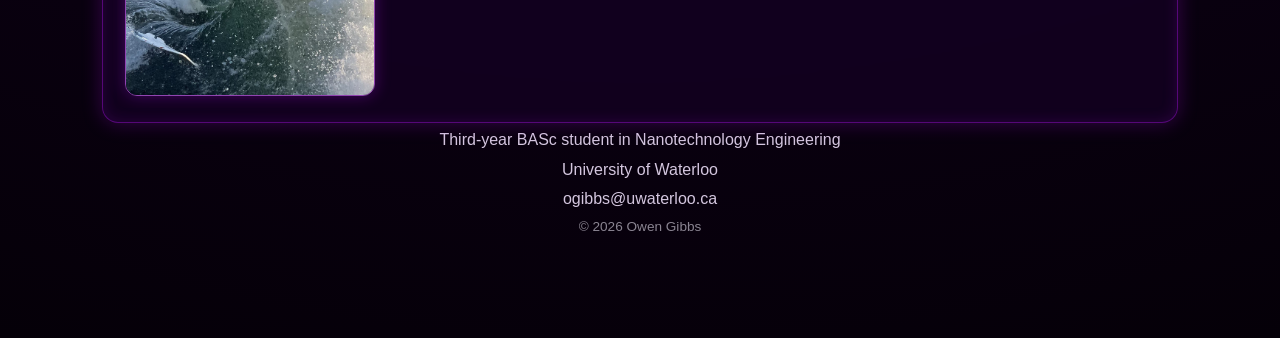
==== commit 4c1c76b6: "Add files via upload" ====
--- a/about.html
+++ b/about.html
@@ -111,23 +111,11 @@
       </div>
 
       <div class="about-content">
-        <div class="about-image about-carousel">
-          <button class="carousel-arrow carousel-prev" type="button" aria-label="Previous image">
-            &#10094;
-          </button>
-
-          <div class="carousel-images">
-            <img src="images/outsideeng.jpg" class="carousel-image active" alt="Outside of engineering" />
-            <img src="images/intra.jpg" class="carousel-image" alt="Outside of engineering" />
-            <img src="images/canada1.jpeg" class="carousel-image" alt="Outside of engineering" />
-            <img src="images/canada2.jpeg" class="carousel-image" alt="Outside of engineering" />
-            <img src="images/snow.jpeg" class="carousel-image" alt="Outside of engineering" />
-            <img src="images/soccer.jpg" class="carousel-image" alt="Outside of engineering" />
-          </div>
-
-          <button class="carousel-arrow carousel-next" type="button" aria-label="Next image">
-            &#10095;
-          </button>
+        <div class="about-image">
+          <img
+            src="images/outsideeng.jpg"
+            alt="Outside of engineering"
+          />
         </div>
 
         <p class="about-text">
--- a/styles.css
+++ b/styles.css
@@ -1206,4 +1206,353 @@
   .lightbox-next {
     right: 12px;
   }
+}
+
+/* Home collage */
+.home-collage {
+  position: relative;
+  width: min(100%, 1100px);
+  margin: 0 auto clamp(50px, 7vw, 80px);
+
+  display: grid;
+  grid-template-columns: repeat(4, 1fr);
+  grid-template-rows: repeat(2, 190px);
+  gap: 16px;
+}
+
+.collage-item {
+  position: relative;
+  min-height: 0;
+  margin: 0;
+  overflow: hidden;
+  cursor: zoom-in;
+
+  border: 2px solid var(--border);
+  border-radius: 18px;
+  background: rgba(20, 0, 35, 0.75);
+
+  box-shadow:
+    0 0 20px rgba(188, 19, 254, 0.35),
+    0 0 35px rgba(0, 255, 255, 0.08);
+
+  transform: rotate(var(--rotation));
+  transition: transform 0.3s ease, box-shadow 0.3s ease;
+}
+
+.collage-item:hover {
+  z-index: 2;
+  transform: rotate(0deg) scale(1.04);
+
+  box-shadow:
+    0 0 25px rgba(188, 19, 254, 0.75),
+    0 0 45px rgba(0, 255, 255, 0.2);
+}
+
+.collage-item img {
+  width: 100%;
+  height: 100%;
+  display: block;
+  object-fit: cover;
+}
+
+.collage-featured {
+  grid-column: 1 / 3;
+  grid-row: 1 / 3;
+  --rotation: -2deg;
+}
+
+.collage-top {
+  grid-column: 3;
+  grid-row: 1;
+  --rotation: 2deg;
+}
+
+.collage-right {
+  grid-column: 4;
+  grid-row: 1;
+  --rotation: -1deg;
+}
+
+.collage-bottom {
+  grid-column: 3;
+  grid-row: 2;
+  --rotation: -2deg;
+}
+
+.collage-small {
+  grid-column: 4;
+  grid-row: 2;
+  --rotation: 2deg;
+}
+
+/* Always-visible gallery icon */
+.collage-view-all {
+  position: absolute;
+  right: 18px;
+  bottom: 18px;
+  z-index: 10;
+
+  width: 52px;
+  height: 52px;
+
+  display: flex;
+  align-items: center;
+  justify-content: center;
+
+  border: 1px solid rgba(255, 255, 255, 0.7);
+  border-radius: 50%;
+  background: rgba(20, 0, 35, 0.9);
+  color: white;
+
+  cursor: pointer;
+
+  box-shadow:
+    0 0 15px rgba(188, 19, 254, 0.7),
+    0 0 25px rgba(0, 255, 255, 0.2);
+
+  transition: transform 0.25s ease, background 0.25s ease;
+}
+
+.collage-view-all:hover,
+.collage-view-all:focus-visible {
+  background: var(--purple);
+  color: var(--cyan);
+  transform: scale(1.12);
+  outline: none;
+}
+
+/* Mobile collage */
+@media (max-width: 700px) {
+  .home-collage {
+    grid-template-columns: repeat(2, 1fr);
+    grid-template-rows: repeat(3, 150px);
+    gap: 10px;
+  }
+
+  .collage-featured {
+    grid-column: 1 / 3;
+    grid-row: 1 / 3;
+  }
+
+  .collage-top {
+    grid-column: 1;
+    grid-row: 3;
+  }
+
+  .collage-right {
+    grid-column: 2;
+    grid-row: 3;
+  }
+
+  .collage-bottom,
+  .collage-small,
+  .collage-wide {
+    display: none;
+  }
+
+  .collage-item {
+    border-radius: 12px;
+  }
+
+  .collage-view-all {
+    right: 12px;
+    bottom: 12px;
+    width: 46px;
+    height: 46px;
+  }
+}
+
+/* Full-screen lightbox */
+.lightbox {
+  position: fixed;
+  inset: 0;
+  z-index: 10000;
+
+  display: none;
+  align-items: center;
+  justify-content: center;
+
+  background: rgba(0, 0, 0, 0.92);
+}
+
+.lightbox.active {
+  display: flex;
+}
+
+.lightbox img {
+  max-width: 85%;
+  max-height: 88vh;
+  border-radius: 12px;
+  object-fit: contain;
+
+  box-shadow: 0 0 30px rgba(188, 19, 254, 0.6);
+}
+
+.lightbox-close {
+  position: absolute;
+  top: 18px;
+  right: 28px;
+  z-index: 3;
+
+  border: none;
+  background: transparent;
+  color: white;
+  font-size: 2.5rem;
+  cursor: pointer;
+}
+
+.lightbox-close:hover {
+  color: var(--cyan);
+  text-shadow: 0 0 10px var(--cyan);
+}
+
+.lightbox-arrow {
+  position: absolute;
+  top: 50%;
+  z-index: 2;
+
+  width: 48px;
+  height: 48px;
+
+  border: 1px solid white;
+  border-radius: 50%;
+  background: rgba(20, 0, 35, 0.85);
+  color: white;
+  font-size: 1.8rem;
+  cursor: pointer;
+
+  transform: translateY(-50%);
+}
+
+.lightbox-arrow:hover {
+  background: var(--purple);
+  color: var(--cyan);
+  box-shadow: 0 0 15px var(--cyan);
+}
+
+.lightbox-prev {
+  left: 30px;
+}
+
+.lightbox-next {
+  right: 30px;
+}
+
+@media (max-width: 650px) {
+  .lightbox img {
+    max-width: 78%;
+  }
+
+  .lightbox-arrow {
+    width: 38px;
+    height: 38px;
+    font-size: 1.3rem;
+  }
+
+  .lightbox-prev {
+    left: 10px;
+  }
+
+  .lightbox-next {
+    right: 10px;
+  }
+}
+
+/* Full collage grid */
+.collage-gallery {
+  position: fixed;
+  inset: 0;
+  z-index: 9999;
+
+  display: none;
+  overflow-y: auto;
+  padding: 70px 5vw 40px;
+
+  background: rgba(5, 0, 8, 0.97);
+}
+
+.collage-gallery.active {
+  display: block;
+}
+
+.collage-gallery-grid {
+  width: min(1100px, 100%);
+  margin: 0 auto;
+
+  display: grid;
+  grid-template-columns: repeat(auto-fit, minmax(180px, 1fr));
+  gap: 18px;
+}
+
+.collage-gallery-item {
+  width: 100%;
+  aspect-ratio: 1 / 1;
+  padding: 0;
+  overflow: hidden;
+
+  border: 2px solid var(--border);
+  border-radius: 14px;
+  background: rgba(20, 0, 35, 0.8);
+  cursor: zoom-in;
+
+  box-shadow: 0 0 18px rgba(188, 19, 254, 0.35);
+  transition: transform 0.25s ease, box-shadow 0.25s ease;
+}
+
+.collage-gallery-item:hover {
+  transform: scale(1.04);
+  box-shadow:
+    0 0 24px rgba(188, 19, 254, 0.8),
+    0 0 25px rgba(0, 255, 255, 0.25);
+}
+
+.collage-gallery-item img {
+  width: 100%;
+  height: 100%;
+  display: block;
+  object-fit: cover;
+}
+
+.collage-gallery-close {
+  position: fixed;
+  top: 18px;
+  right: 28px;
+  z-index: 2;
+
+  border: none;
+  background: transparent;
+  color: white;
+  font-size: 2.8rem;
+  cursor: pointer;
+}
+
+.collage-gallery-close:hover {
+  color: var(--cyan);
+  text-shadow: 0 0 12px var(--cyan);
+}
+
+@media (max-width: 600px) {
+  .collage-gallery {
+    padding: 65px 14px 25px;
+  }
+
+  .collage-gallery-grid {
+    grid-template-columns: repeat(2, 1fr);
+    gap: 10px;
+  }
+
+  .collage-gallery-item {
+    border-radius: 10px;
+  }
+}
+
+.collage-visible {
+  display: block;
+  grid-column: 4;
+  grid-row: 2;
+  --rotation: 2deg;
+}
+
+.collage-extra {
+  display: none !important;
 }
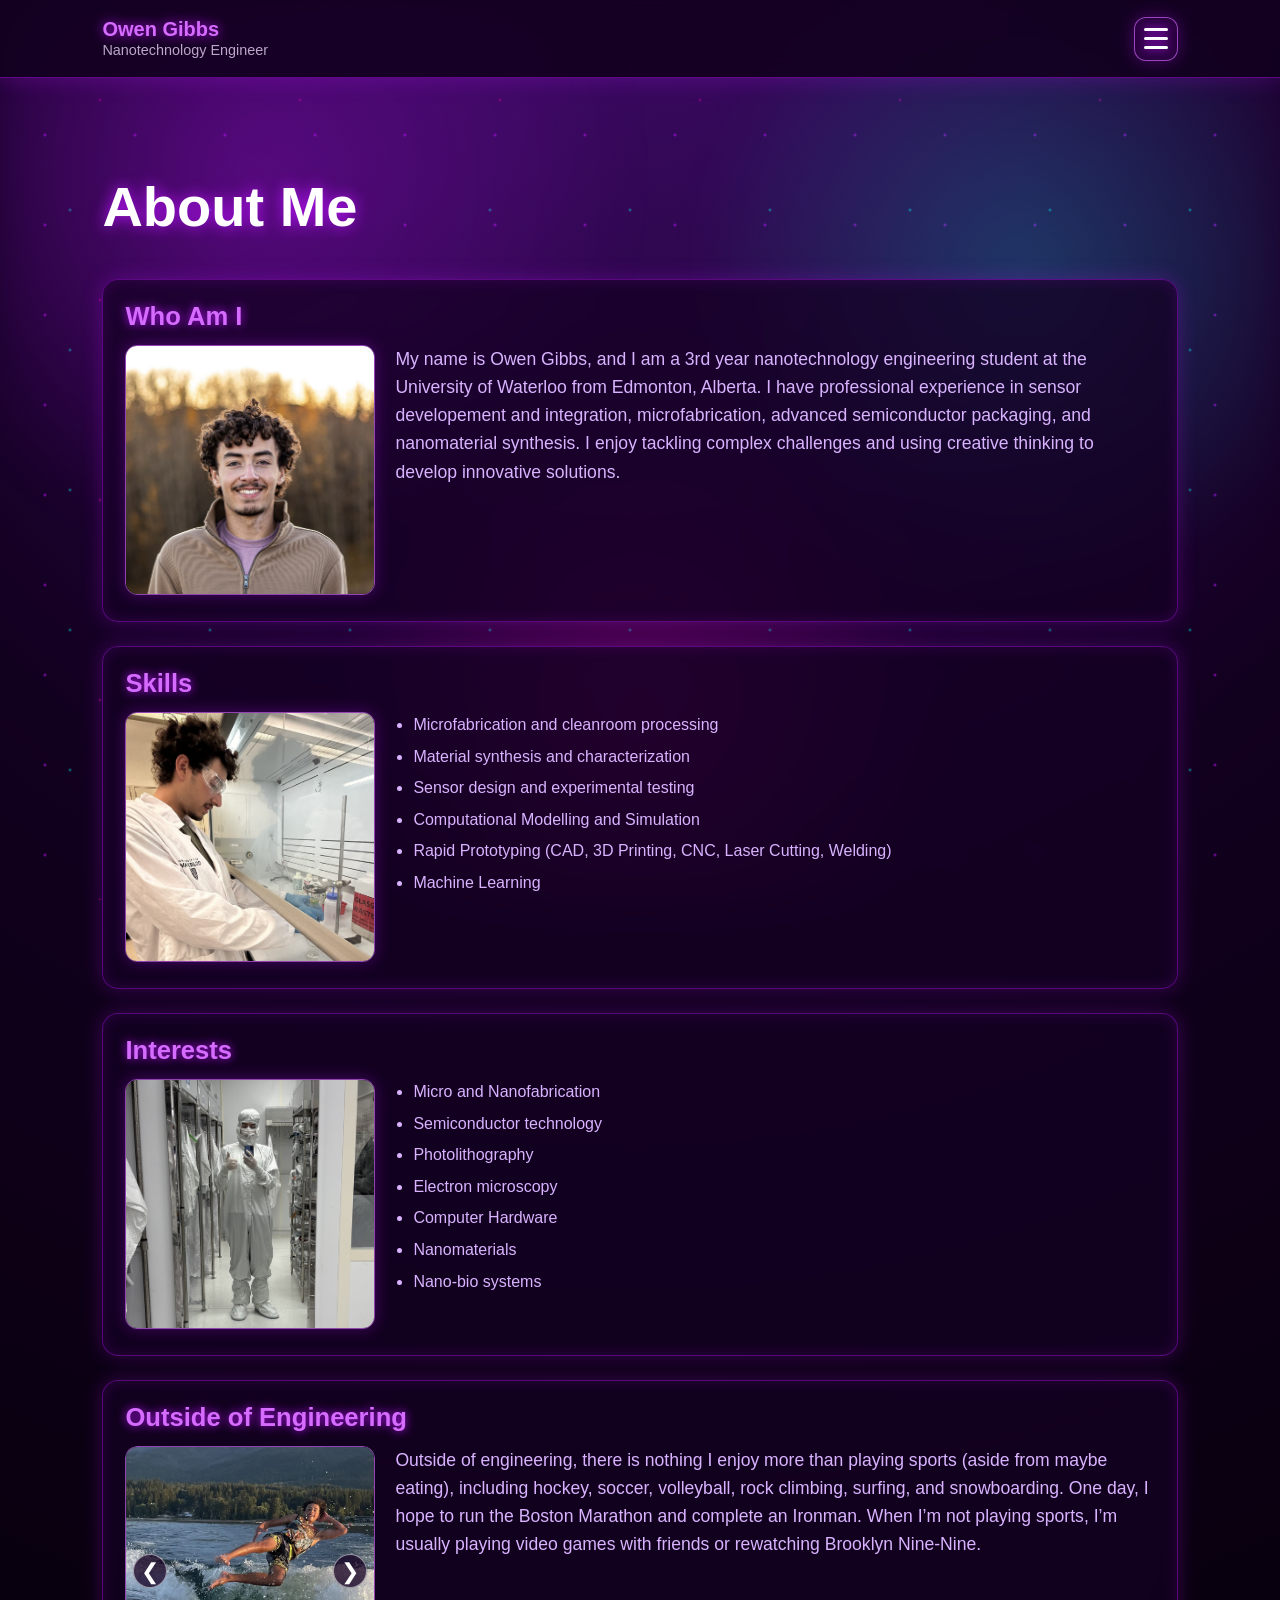
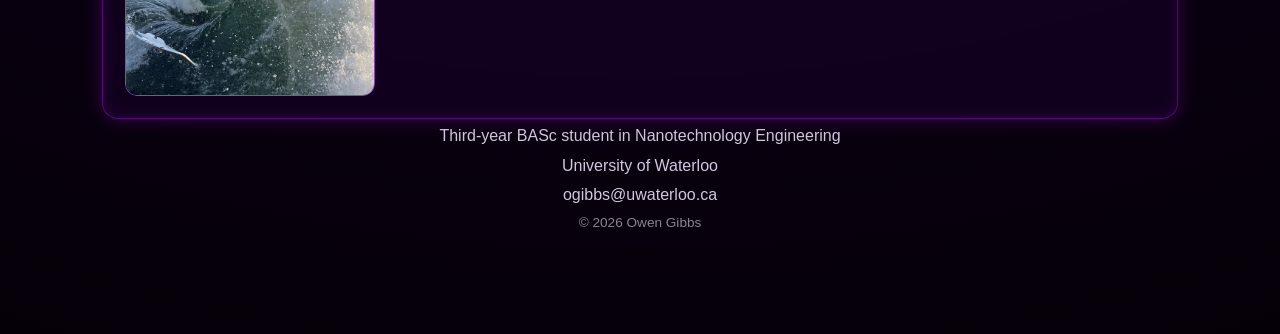
==== commit fe7f15f0: "Add files via upload" ====
--- a/about.html
+++ b/about.html
@@ -111,11 +111,23 @@
       </div>
 
       <div class="about-content">
-        <div class="about-image">
-          <img
-            src="images/outsideeng.jpg"
-            alt="Outside of engineering"
-          />
+        <div class="about-image about-carousel">
+          <button class="carousel-arrow carousel-prev" type="button" aria-label="Previous image">
+            &#10094;
+          </button>
+
+          <div class="carousel-images">
+            <img src="images/outsideeng.jpg" class="carousel-image active" alt="Outside of engineering" />
+            <img src="images/hockey.JPG" class="carousel-image" alt="Outside of engineering" />
+            <img src="images/4nations.jpeg" class="carousel-image" alt="Outside of engineering" />
+            <img src="images/snow.jpeg" class="carousel-image" alt="Outside of engineering" />
+            <img src="images/soccer.jpg" class="carousel-image" alt="Outside of engineering" />
+            <img src="images/doggo.jpeg" class="carousel-image" alt="Outside of engineering" />
+          </div>
+
+          <button class="carousel-arrow carousel-next" type="button" aria-label="Next image">
+            &#10095;
+          </button>
         </div>
 
         <p class="about-text">
@@ -139,7 +151,24 @@
 <!-- Image lightbox -->
 <div class="lightbox" id="lightbox">
   <span class="lightbox-close">&times;</span>
+
+  <button
+    class="lightbox-arrow lightbox-prev"
+    type="button"
+    aria-label="Previous image"
+  >
+    &#10094;
+  </button>
+
   <img id="lightbox-img" src="" alt="Fullscreen preview" />
+
+  <button
+    class="lightbox-arrow lightbox-next"
+    type="button"
+    aria-label="Next image"
+  >
+    &#10095;
+  </button>
 </div>
 
 <script src="script.js"></script>
--- a/styles.css
+++ b/styles.css
@@ -1206,353 +1206,4 @@
   .lightbox-next {
     right: 12px;
   }
-}
-
-/* Home collage */
-.home-collage {
-  position: relative;
-  width: min(100%, 1100px);
-  margin: 0 auto clamp(50px, 7vw, 80px);
-
-  display: grid;
-  grid-template-columns: repeat(4, 1fr);
-  grid-template-rows: repeat(2, 190px);
-  gap: 16px;
-}
-
-.collage-item {
-  position: relative;
-  min-height: 0;
-  margin: 0;
-  overflow: hidden;
-  cursor: zoom-in;
-
-  border: 2px solid var(--border);
-  border-radius: 18px;
-  background: rgba(20, 0, 35, 0.75);
-
-  box-shadow:
-    0 0 20px rgba(188, 19, 254, 0.35),
-    0 0 35px rgba(0, 255, 255, 0.08);
-
-  transform: rotate(var(--rotation));
-  transition: transform 0.3s ease, box-shadow 0.3s ease;
-}
-
-.collage-item:hover {
-  z-index: 2;
-  transform: rotate(0deg) scale(1.04);
-
-  box-shadow:
-    0 0 25px rgba(188, 19, 254, 0.75),
-    0 0 45px rgba(0, 255, 255, 0.2);
-}
-
-.collage-item img {
-  width: 100%;
-  height: 100%;
-  display: block;
-  object-fit: cover;
-}
-
-.collage-featured {
-  grid-column: 1 / 3;
-  grid-row: 1 / 3;
-  --rotation: -2deg;
-}
-
-.collage-top {
-  grid-column: 3;
-  grid-row: 1;
-  --rotation: 2deg;
-}
-
-.collage-right {
-  grid-column: 4;
-  grid-row: 1;
-  --rotation: -1deg;
-}
-
-.collage-bottom {
-  grid-column: 3;
-  grid-row: 2;
-  --rotation: -2deg;
-}
-
-.collage-small {
-  grid-column: 4;
-  grid-row: 2;
-  --rotation: 2deg;
-}
-
-/* Always-visible gallery icon */
-.collage-view-all {
-  position: absolute;
-  right: 18px;
-  bottom: 18px;
-  z-index: 10;
-
-  width: 52px;
-  height: 52px;
-
-  display: flex;
-  align-items: center;
-  justify-content: center;
-
-  border: 1px solid rgba(255, 255, 255, 0.7);
-  border-radius: 50%;
-  background: rgba(20, 0, 35, 0.9);
-  color: white;
-
-  cursor: pointer;
-
-  box-shadow:
-    0 0 15px rgba(188, 19, 254, 0.7),
-    0 0 25px rgba(0, 255, 255, 0.2);
-
-  transition: transform 0.25s ease, background 0.25s ease;
-}
-
-.collage-view-all:hover,
-.collage-view-all:focus-visible {
-  background: var(--purple);
-  color: var(--cyan);
-  transform: scale(1.12);
-  outline: none;
-}
-
-/* Mobile collage */
-@media (max-width: 700px) {
-  .home-collage {
-    grid-template-columns: repeat(2, 1fr);
-    grid-template-rows: repeat(3, 150px);
-    gap: 10px;
-  }
-
-  .collage-featured {
-    grid-column: 1 / 3;
-    grid-row: 1 / 3;
-  }
-
-  .collage-top {
-    grid-column: 1;
-    grid-row: 3;
-  }
-
-  .collage-right {
-    grid-column: 2;
-    grid-row: 3;
-  }
-
-  .collage-bottom,
-  .collage-small,
-  .collage-wide {
-    display: none;
-  }
-
-  .collage-item {
-    border-radius: 12px;
-  }
-
-  .collage-view-all {
-    right: 12px;
-    bottom: 12px;
-    width: 46px;
-    height: 46px;
-  }
-}
-
-/* Full-screen lightbox */
-.lightbox {
-  position: fixed;
-  inset: 0;
-  z-index: 10000;
-
-  display: none;
-  align-items: center;
-  justify-content: center;
-
-  background: rgba(0, 0, 0, 0.92);
-}
-
-.lightbox.active {
-  display: flex;
-}
-
-.lightbox img {
-  max-width: 85%;
-  max-height: 88vh;
-  border-radius: 12px;
-  object-fit: contain;
-
-  box-shadow: 0 0 30px rgba(188, 19, 254, 0.6);
-}
-
-.lightbox-close {
-  position: absolute;
-  top: 18px;
-  right: 28px;
-  z-index: 3;
-
-  border: none;
-  background: transparent;
-  color: white;
-  font-size: 2.5rem;
-  cursor: pointer;
-}
-
-.lightbox-close:hover {
-  color: var(--cyan);
-  text-shadow: 0 0 10px var(--cyan);
-}
-
-.lightbox-arrow {
-  position: absolute;
-  top: 50%;
-  z-index: 2;
-
-  width: 48px;
-  height: 48px;
-
-  border: 1px solid white;
-  border-radius: 50%;
-  background: rgba(20, 0, 35, 0.85);
-  color: white;
-  font-size: 1.8rem;
-  cursor: pointer;
-
-  transform: translateY(-50%);
-}
-
-.lightbox-arrow:hover {
-  background: var(--purple);
-  color: var(--cyan);
-  box-shadow: 0 0 15px var(--cyan);
-}
-
-.lightbox-prev {
-  left: 30px;
-}
-
-.lightbox-next {
-  right: 30px;
-}
-
-@media (max-width: 650px) {
-  .lightbox img {
-    max-width: 78%;
-  }
-
-  .lightbox-arrow {
-    width: 38px;
-    height: 38px;
-    font-size: 1.3rem;
-  }
-
-  .lightbox-prev {
-    left: 10px;
-  }
-
-  .lightbox-next {
-    right: 10px;
-  }
-}
-
-/* Full collage grid */
-.collage-gallery {
-  position: fixed;
-  inset: 0;
-  z-index: 9999;
-
-  display: none;
-  overflow-y: auto;
-  padding: 70px 5vw 40px;
-
-  background: rgba(5, 0, 8, 0.97);
-}
-
-.collage-gallery.active {
-  display: block;
-}
-
-.collage-gallery-grid {
-  width: min(1100px, 100%);
-  margin: 0 auto;
-
-  display: grid;
-  grid-template-columns: repeat(auto-fit, minmax(180px, 1fr));
-  gap: 18px;
-}
-
-.collage-gallery-item {
-  width: 100%;
-  aspect-ratio: 1 / 1;
-  padding: 0;
-  overflow: hidden;
-
-  border: 2px solid var(--border);
-  border-radius: 14px;
-  background: rgba(20, 0, 35, 0.8);
-  cursor: zoom-in;
-
-  box-shadow: 0 0 18px rgba(188, 19, 254, 0.35);
-  transition: transform 0.25s ease, box-shadow 0.25s ease;
-}
-
-.collage-gallery-item:hover {
-  transform: scale(1.04);
-  box-shadow:
-    0 0 24px rgba(188, 19, 254, 0.8),
-    0 0 25px rgba(0, 255, 255, 0.25);
-}
-
-.collage-gallery-item img {
-  width: 100%;
-  height: 100%;
-  display: block;
-  object-fit: cover;
-}
-
-.collage-gallery-close {
-  position: fixed;
-  top: 18px;
-  right: 28px;
-  z-index: 2;
-
-  border: none;
-  background: transparent;
-  color: white;
-  font-size: 2.8rem;
-  cursor: pointer;
-}
-
-.collage-gallery-close:hover {
-  color: var(--cyan);
-  text-shadow: 0 0 12px var(--cyan);
-}
-
-@media (max-width: 600px) {
-  .collage-gallery {
-    padding: 65px 14px 25px;
-  }
-
-  .collage-gallery-grid {
-    grid-template-columns: repeat(2, 1fr);
-    gap: 10px;
-  }
-
-  .collage-gallery-item {
-    border-radius: 10px;
-  }
-}
-
-.collage-visible {
-  display: block;
-  grid-column: 4;
-  grid-row: 2;
-  --rotation: 2deg;
-}
-
-.collage-extra {
-  display: none !important;
 }
